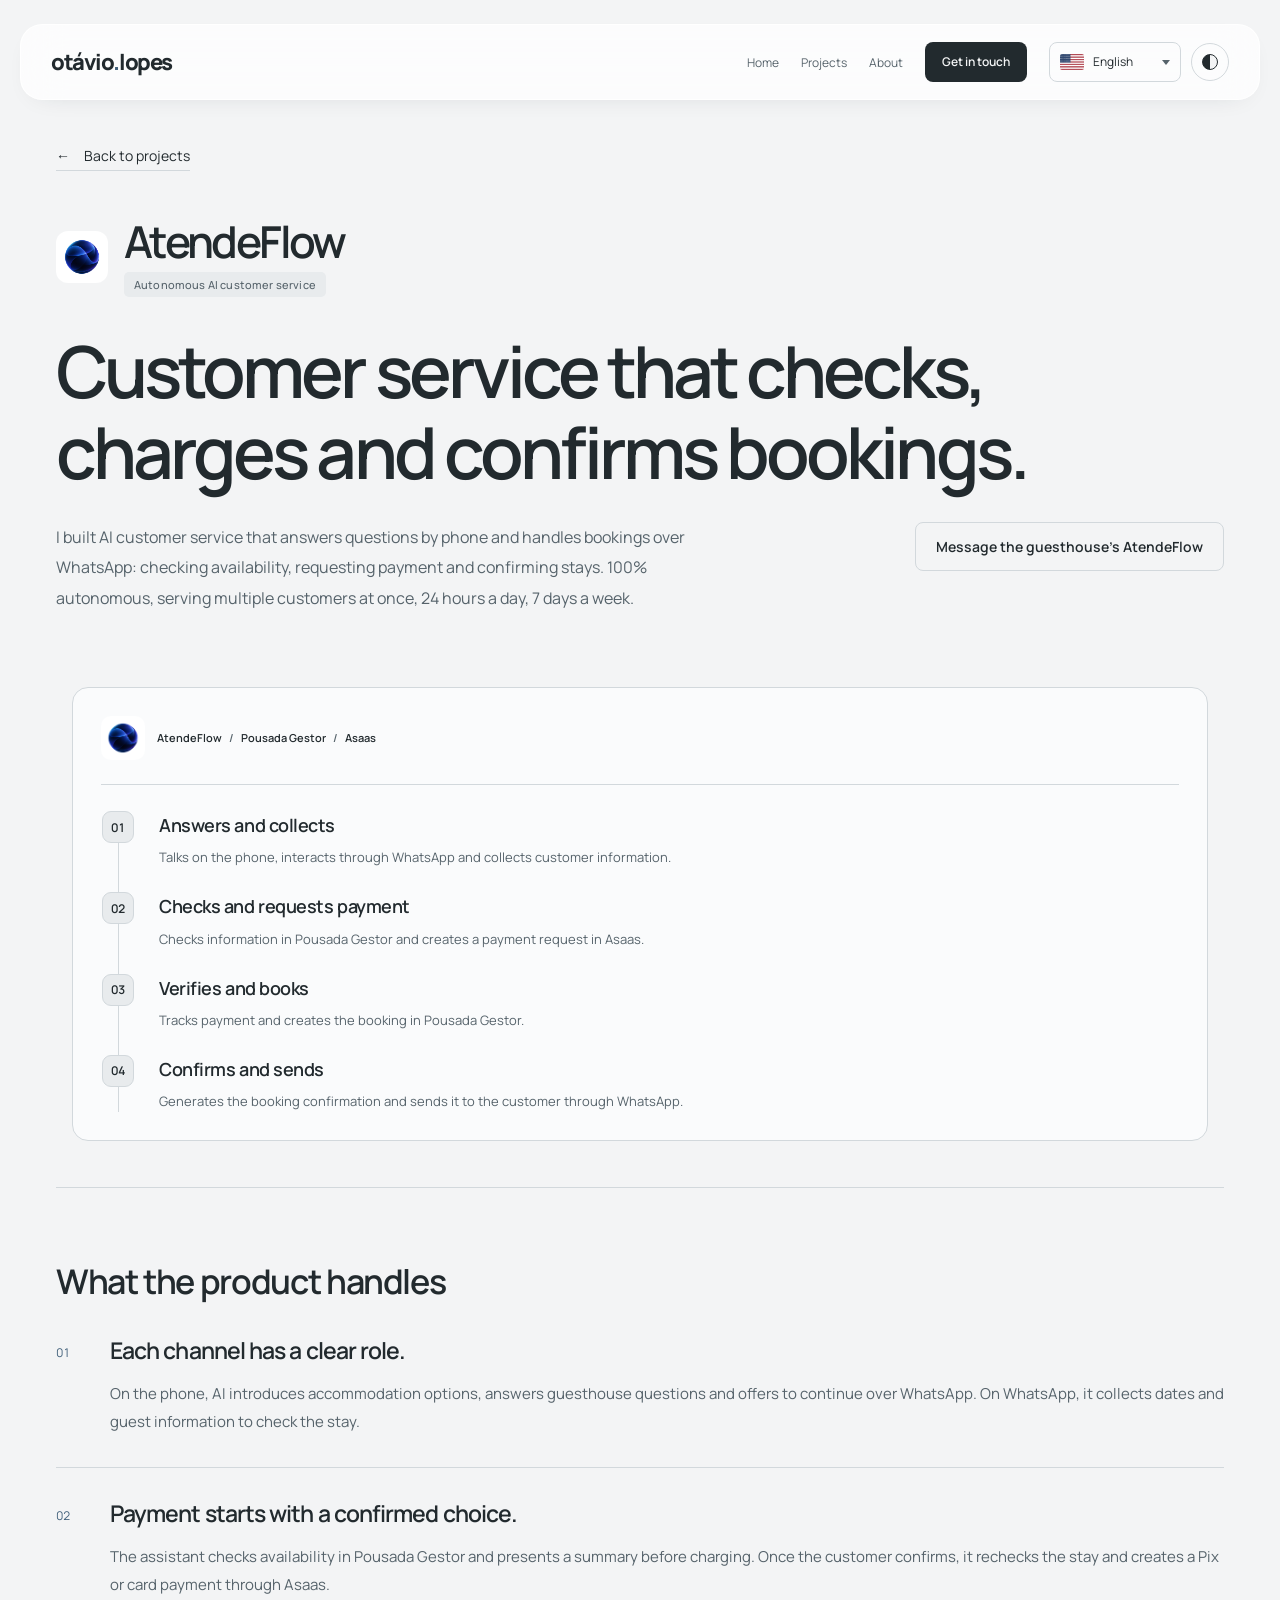
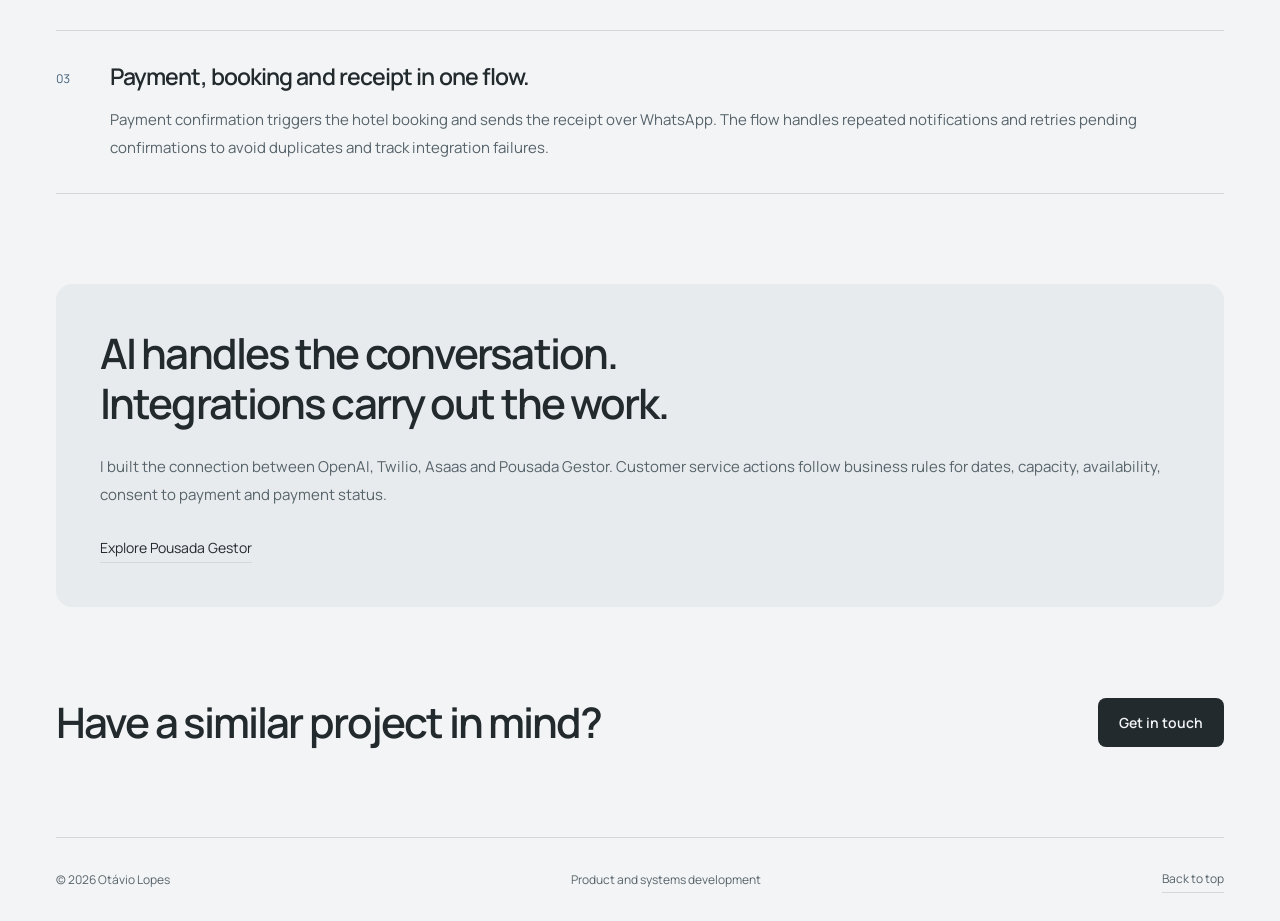
==== projetos/atendeflow.html @ 93d1ee9b "first commit" ====
<!doctype html>
<html lang="pt-BR">
  <head>
    <meta charset="UTF-8" />
    <meta name="viewport" content="width=device-width, initial-scale=1" />
    <title>AtendeFlow: atendimento com IA 24/7 | Otávio Lopes</title>
    <meta
      name="description"
      content="IA autônoma 24/7 para vários clientes: dúvidas por telefone e reservas pelo WhatsApp, com disponibilidade, cobrança e confirmação no Pousada Gestor."
    />
    <meta name="theme-color" content="#f3f4f5" />
    <meta property="og:type" content="website" />
    <meta property="og:site_name" content="Otávio Lopes" />
    <meta
      property="og:title"
      content="AtendeFlow: atendimento com IA 24/7 | Otávio Lopes"
    />
    <meta
      property="og:description"
      content="IA autônoma 24/7 para vários clientes: dúvidas por telefone e reservas pelo WhatsApp, com disponibilidade, cobrança e confirmação no Pousada Gestor."
    />
    <meta
      property="og:url"
      content="https://otaviolopes.com.br/projetos/atendeflow.html"
    />
    <meta property="og:locale" content="pt_BR" />
    <meta
      property="og:image"
      content="https://otaviolopes.com.br/imagens/projects/atendeflow/logo.webp"
    />
    <meta name="twitter:card" content="summary" />
    <meta
      name="twitter:title"
      content="AtendeFlow: atendimento com IA 24/7 | Otávio Lopes"
    />
    <meta
      name="twitter:description"
      content="IA autônoma 24/7 para vários clientes: dúvidas por telefone e reservas pelo WhatsApp, com disponibilidade, cobrança e confirmação no Pousada Gestor."
    />
    <meta
      name="twitter:image"
      content="https://otaviolopes.com.br/imagens/projects/atendeflow/logo.webp"
    />
    <link
      rel="canonical"
      href="https://otaviolopes.com.br/projetos/atendeflow.html"
    />
    <link rel="icon" type="image/webp" href="../imagens/brand/favicon.webp" />
    <link
      rel="preload"
      href="../fonts/manrope-latin.woff2"
      as="font"
      type="font/woff2"
      crossorigin
    />
    <script>
      (() => {
        let theme;
        try {
          theme = localStorage.getItem("otavio-theme-choice");
        } catch (_) {}
        document.documentElement.dataset.theme = ["light", "dark"].includes(
          theme,
        )
          ? theme
          : matchMedia("(prefers-color-scheme: dark)").matches
            ? "dark"
            : "light";
      })();
    </script>
    <script type="application/ld+json">
      {
        "@context": "https://schema.org",
        "@graph": [
          {
            "@type": "WebPage",
            "@id": "https://otaviolopes.com.br/projetos/atendeflow.html#webpage",
            "url": "https://otaviolopes.com.br/projetos/atendeflow.html",
            "name": "AtendeFlow: atendimento com IA 24/7 | Otávio Lopes",
            "description": "IA autônoma 24/7 para vários clientes: dúvidas por telefone e reservas pelo WhatsApp, com disponibilidade, cobrança e confirmação no Pousada Gestor.",
            "inLanguage": "pt-BR",
            "isPartOf": {
              "@id": "https://otaviolopes.com.br/#website"
            },
            "author": {
              "@id": "https://otaviolopes.com.br/#person"
            },
            "mainEntity": {
              "@id": "https://otaviolopes.com.br/projetos/atendeflow.html#software"
            },
            "breadcrumb": {
              "@id": "https://otaviolopes.com.br/projetos/atendeflow.html#breadcrumb"
            },
            "primaryImageOfPage": {
              "@id": "https://otaviolopes.com.br/projetos/atendeflow.html#primary-image"
            }
          },
          {
            "@type": "SoftwareApplication",
            "@id": "https://otaviolopes.com.br/projetos/atendeflow.html#software",
            "name": "AtendeFlow",
            "url": "https://otaviolopes.com.br/projetos/atendeflow.html",
            "description": "IA autônoma 24/7 para vários clientes: dúvidas por telefone e reservas pelo WhatsApp, com disponibilidade, cobrança e confirmação no Pousada Gestor.",
            "applicationCategory": "BusinessApplication",
            "image": "https://otaviolopes.com.br/imagens/projects/atendeflow/logo.webp",
            "inLanguage": "pt-BR",
            "creator": {
              "@id": "https://otaviolopes.com.br/#person"
            },
            "mainEntityOfPage": {
              "@id": "https://otaviolopes.com.br/projetos/atendeflow.html#webpage"
            },
            "featureList": [
              "Por telefone, a IA apresenta as acomodações, responde dúvidas sobre a pousada e encaminha a continuidade para o WhatsApp. No WhatsApp, reúne datas e hóspedes para consultar a hospedagem.",
              "O atendimento consulta a disponibilidade no Pousada Gestor e apresenta o resumo antes de cobrar. Após a confirmação do cliente, revalida a hospedagem e gera pagamento por Pix ou cartão no Asaas.",
              "A confirmação do pagamento aciona a reserva na pousada e o envio do comprovante pelo WhatsApp. O fluxo trata notificações repetidas e tenta novamente confirmações pendentes para evitar duplicidades e acompanhar falhas de integração.",
              "Desenvolvi a conexão entre OpenAI, Twilio, Asaas e Pousada Gestor. As ações do atendimento passam por regras de negócio: datas, capacidade, disponibilidade, consentimento para cobrança e estado do pagamento."
            ]
          },
          {
            "@type": "BreadcrumbList",
            "@id": "https://otaviolopes.com.br/projetos/atendeflow.html#breadcrumb",
            "itemListElement": [
              {
                "@type": "ListItem",
                "position": 1,
                "name": "Início",
                "item": "https://otaviolopes.com.br/"
              },
              {
                "@type": "ListItem",
                "position": 2,
                "name": "AtendeFlow",
                "item": "https://otaviolopes.com.br/projetos/atendeflow.html"
              }
            ]
          },
          {
            "@type": "ImageObject",
            "@id": "https://otaviolopes.com.br/projetos/atendeflow.html#primary-image",
            "contentUrl": "https://otaviolopes.com.br/imagens/projects/atendeflow/logo.webp",
            "caption": "Logo do AtendeFlow"
          },
          {
            "@type": "Person",
            "@id": "https://otaviolopes.com.br/#person",
            "name": "Otávio Lopes",
            "url": "https://otaviolopes.com.br/"
          },
          {
            "@type": "WebSite",
            "@id": "https://otaviolopes.com.br/#website",
            "name": "Otávio Lopes",
            "url": "https://otaviolopes.com.br/"
          }
        ]
      }
    </script>
    <link rel="stylesheet" href="../vendor/select2.min.css" />
    <link rel="stylesheet" href="../styles.css" />
    <meta name="author" content="Otávio Lopes" />
    <meta name="robots" content="index, follow, max-image-preview:large" />
    <meta property="og:image:alt" content="Logo do AtendeFlow" />
    <meta name="twitter:image:alt" content="Logo do AtendeFlow" />
  </head>
  <body data-project="atendeflow">
    <a class="skip-link" href="#conteudo" data-i18n="skip"
      >Ir para o conteúdo</a
    >
    <header class="site-header container">
      <a class="brand" href="../index.html" aria-label="otávio.lopes"
        >otávio<span class="brand-dot">.</span>lopes</a
      >
      <nav
        id="navigation"
        class="main-nav"
        aria-label="Navegação principal"
        data-i18n-aria="navigation"
      >
        <a href="../index.html#inicio" data-i18n="nav_home">Início</a
        ><a href="../index.html#projetos" data-i18n="nav_projects">Projetos</a
        ><a href="../index.html#sobre" data-i18n="nav_about">Sobre</a
        ><button
          class="button header-contact contact-open"
          type="button"
          data-i18n="contact_action"
          aria-haspopup="dialog"
          aria-controls="contact-dialog"
        >
          Entrar em contato
        </button>
      </nav>
      <div class="header-controls">
        <label class="sr-only" for="language" data-i18n="language"
          >Idioma</label
        >
        <div class="language-picker">
          <select id="language">
            <option value="auto" data-i18n="automatic">Automático</option>
            <option value="pt" lang="pt-BR">PT</option>
            <option value="en" lang="en-US">EN</option>
            <option value="es" lang="es-ES">ES</option>
          </select>
        </div>
        <button
          type="button"
          class="theme-toggle"
          aria-label="Ativar tema escuro"
          aria-pressed="false"
        >
          <span class="theme-symbol" aria-hidden="true"></span>
        </button>
        <button
          type="button"
          class="nav-toggle"
          aria-label="Menu"
          data-i18n-aria="menu"
          aria-controls="navigation"
          aria-expanded="false"
        >
          <span data-i18n="menu">Menu</span
          ><span class="menu-symbol" aria-hidden="true"></span>
        </button>
      </div>
    </header>
    <main id="conteudo" class="project-page container">
      <a class="text-link project-back" href="../index.html#projetos"
        ><span aria-hidden="true">←</span
        ><span data-i18n="back_projects">Voltar aos projetos</span></a
      >
      <section class="project-intro" aria-labelledby="project-name">
        <div class="project-identity">
          <img
            class="project-logo"
            src="../imagens/projects/atendeflow/logo.webp"
            width="56"
            height="56"
            alt=""
          />
          <div class="project-title-group">
            <h1 id="project-name">AtendeFlow</h1>
            <p class="case-category" data-i18n="a_category">
              Atendimento autônomo com IA
            </p>
          </div>
        </div>
        <h2 class="project-headline" data-i18n="a_title">
          Atendimento que consulta, cobra e confirma reservas.
        </h2>
        <div class="project-intro-bottom">
          <p class="project-lead" data-i18n="a_text">
            Criei um atendimento com IA que responde dúvidas por telefone e
            conduz reservas pelo WhatsApp: consulta disponibilidade, gera
            cobranças e confirma a hospedagem. 100% autônomo, atendendo 24 horas
            por dia, 7 dias por semana, vários clientes ao mesmo tempo.
          </p>
          <a
            class="button button-secondary"
            href="https://wa.me/555123917293"
            target="_blank"
            rel="noopener noreferrer"
            ><span data-i18n="a_call"
              >Mandar mensagem para o AtendeFlow da Pousada</span
            ></a
          >
        </div>
      </section>
      <div class="project-showcase">
        <div class="flow-board">
          <div class="flow-board-heading">
            <img
              src="../imagens/projects/atendeflow/logo.webp"
              width="44"
              height="44"
              alt=""
              loading="lazy"
            /><span
              >AtendeFlow <span aria-hidden="true">/</span> Pousada Gestor
              <span aria-hidden="true">/</span> Asaas</span
            >
          </div>
          <ol class="flow-steps">
            <li>
              <span class="step-number" aria-hidden="true">01</span>
              <h4 data-i18n="a_1">Atende e coleta</h4>
              <p data-i18n="a_1_text">
                Conversa por ligação, interage pelo WhatsApp e reúne os dados do
                cliente.
              </p>
            </li>
            <li>
              <span class="step-number" aria-hidden="true">02</span>
              <h4 data-i18n="a_2">Consulta e cobra</h4>
              <p data-i18n="a_2_text">
                Consulta informações no Pousada Gestor e cria a cobrança no
                Asaas.
              </p>
            </li>
            <li>
              <span class="step-number" aria-hidden="true">03</span>
              <h4 data-i18n="a_3">Verifica e reserva</h4>
              <p data-i18n="a_3_text">
                Acompanha o pagamento e realiza a reserva no Pousada Gestor.
              </p>
            </li>
            <li>
              <span class="step-number" aria-hidden="true">04</span>
              <h4 data-i18n="a_4">Confirma e envia</h4>
              <p data-i18n="a_4_text">
                Gera o comprovante da reserva e envia ao cliente pelo WhatsApp.
              </p>
            </li>
          </ol>
        </div>
      </div>
      <section class="project-scope" aria-labelledby="scope-title">
        <h2 id="scope-title" data-i18n="project_scope">
          O que o produto resolve
        </h2>
        <div class="project-feature-list">
          <article class="project-feature">
            <span class="project-feature-number" aria-hidden="true">01</span>
            <div>
              <h3 data-i18n="detail_feature_1">
                Cada canal tem uma função clara.
              </h3>
              <p data-i18n="detail_text_1">
                Por telefone, a IA apresenta as acomodações, responde dúvidas
                sobre a pousada e encaminha a continuidade para o WhatsApp. No
                WhatsApp, reúne datas e hóspedes para consultar a hospedagem.
              </p>
            </div>
          </article>
          <article class="project-feature">
            <span class="project-feature-number" aria-hidden="true">02</span>
            <div>
              <h3 data-i18n="detail_feature_2">
                A cobrança começa com uma escolha confirmada.
              </h3>
              <p data-i18n="detail_text_2">
                O atendimento consulta a disponibilidade no Pousada Gestor e
                apresenta o resumo antes de cobrar. Após a confirmação do
                cliente, revalida a hospedagem e gera pagamento por Pix ou
                cartão no Asaas.
              </p>
            </div>
          </article>
          <article class="project-feature">
            <span class="project-feature-number" aria-hidden="true">03</span>
            <div>
              <h3 data-i18n="detail_feature_3">
                Pagamento, reserva e comprovante no mesmo fluxo.
              </h3>
              <p data-i18n="detail_text_3">
                A confirmação do pagamento aciona a reserva na pousada e o envio
                do comprovante pelo WhatsApp. O fluxo trata notificações
                repetidas e tenta novamente confirmações pendentes para evitar
                duplicidades e acompanhar falhas de integração.
              </p>
            </div>
          </article>
        </div>
      </section>
      <section class="project-connection" aria-labelledby="connection-title">
        <div>
          <h2 id="connection-title" data-i18n="detail_connection_title">
            A IA conversa. As integrações executam.
          </h2>
          <p data-i18n="detail_connection_text">
            Desenvolvi a conexão entre OpenAI, Twilio, Asaas e Pousada Gestor.
            As ações do atendimento passam por regras de negócio: datas,
            capacidade, disponibilidade, consentimento para cobrança e estado do
            pagamento.
          </p>
          <a class="text-link" href="./pousada-gestor.html"
            ><span data-i18n="detail_related"
              >Conhecer o Pousada Gestor</span
            ></a
          >
        </div>
      </section>
      <section class="project-contact">
        <h2 data-i18n="project_next">Tem um projeto parecido em mente?</h2>
        <button
          class="button contact-open"
          type="button"
          aria-haspopup="dialog"
          aria-controls="contact-dialog"
          data-i18n="contact_action"
        >
          Entrar em contato
        </button>
      </section>
    </main>
    <footer class="container site-footer">
      <p>© <span id="current-year">2026</span> Otávio Lopes</p>
      <p data-i18n="footer">Desenvolvimento de produtos e sistemas</p>
      <a href="../index.html" class="text-link"
        ><span data-i18n="back">Voltar ao início</span></a
      >
    </footer>
    <dialog
      id="contact-dialog"
      class="contact-dialog"
      aria-labelledby="contact-dialog-title"
    >
      <div class="dialog-heading">
        <h2 id="contact-dialog-title" data-i18n="contact_action">
          Entrar em contato
        </h2>
        <button
          class="dialog-close contact-dialog-close"
          type="button"
          aria-label="Fechar"
          data-i18n-aria="close"
        >
          <svg
            viewBox="0 0 24 24"
            fill="none"
            stroke="currentColor"
            stroke-width="1.75"
            stroke-linecap="round"
            aria-hidden="true"
          >
            <path d="m6 6 12 12M18 6 6 18" />
          </svg>
        </button>
      </div>
      <div class="contact-dialog-grid">
        <section
          class="contact-form-card"
          aria-labelledby="contact-intro-title"
        >
          <h3 id="contact-intro-title" data-i18n="contact_intro">
            Qual é o próximo passo do seu projeto?
          </h3>
          <p data-i18n="contact_intro_text">
            Conte o que você quer construir ou melhorar e em que ponto está
            hoje.
          </p>
          <form
            id="contact-form"
            class="contact-form"
            action="https://formspree.io/f/xaeqbloy"
            method="POST"
            aria-describedby="contact-status"
          >
            <div class="contact-fields">
              <div class="form-field">
                <label for="contact-name" data-i18n="form_name">Nome</label
                ><input
                  id="contact-name"
                  name="name"
                  type="text"
                  autocomplete="name"
                  required
                  maxlength="120"
                />
              </div>
              <div class="form-field">
                <label for="contact-email" data-i18n="form_email"
                  >Seu e-mail</label
                ><input
                  id="contact-email"
                  name="email"
                  type="email"
                  autocomplete="email"
                  required
                  maxlength="254"
                />
              </div>
            </div>
            <div class="form-field">
              <label for="contact-message" data-i18n="form_message"
                >Sua mensagem</label
              ><textarea
                id="contact-message"
                name="message"
                rows="5"
                required
                maxlength="10000"
              ></textarea>
            </div>
            <input
              class="form-honeypot"
              type="text"
              name="_gotcha"
              tabindex="-1"
              autocomplete="off"
              aria-hidden="true"
            />
            <button class="button form-submit" type="submit">
              <span data-i18n="form_send">Enviar mensagem</span>
            </button>
            <p
              id="contact-status"
              class="contact-status"
              role="status"
              aria-live="polite"
              aria-atomic="true"
            ></p>
          </form>
        </section>
        <aside
          class="contact-response-card"
          aria-labelledby="contact-response-title"
        >
          <span class="response-time" data-i18n="contact_response_time"
            >Até 8h</span
          >
          <h3 id="contact-response-title" data-i18n="contact_response_title">
            Para o primeiro retorno.
          </h3>
          <p data-i18n="contact_response_text">
            Leio sua mensagem e retorno por e-mail para entender o que você
            precisa.
          </p>
          <div class="contact-direct">
            <svg
              class="icon"
              viewBox="0 0 24 24"
              fill="none"
              stroke="currentColor"
              stroke-width="1.5"
              aria-hidden="true"
            >
              <path
                d="M21 11.5a8.5 8.5 0 0 1-8.5 8.5H4l-2 2V11.5A8.5 8.5 0 0 1 10.5 3H13a8 8 0 0 1 8 8.5Z"
              />
              <path d="M7 10h10M7 14h6" />
            </svg>
            <div>
              <h4 data-i18n="contact_direct_title">
                Depois, a conversa segue de perto.
              </h4>
              <p data-i18n="contact_direct_text">
                Combinamos um canal direto para trocar ideias e resolver os
                próximos passos com agilidade.
              </p>
            </div>
          </div>
        </aside>
      </div>
    </dialog>
    <script src="../vendor/jquery.min.js" defer></script>
    <script src="../vendor/select2.min.js" defer></script>
    <script src="./content.js" defer></script>
    <script src="../script.js" defer></script>
  </body>
</html>
---- styles.css ----
﻿@font-face {
  font-family: Manrope;
  src: url("./fonts/manrope-latin.woff2") format("woff2");
  font-weight: 200 800;
  font-display: swap;
}
:root {
  color-scheme: light;
  --background: #f3f4f5;
  --surface: #e8ebed;
  --surface-raised: #fafbfc;
  --ink: #222a2e;
  --muted: #56636b;
  --line: #d2d8dc;
  --accent: #42617b;
  --button-ink: #fafbfc;
  --header: rgb(255 255 255 / 0.74);
  --header-line: rgb(255 255 255 / 0.85);
  --ambient: rgb(137 157 148 / 0.22);
  --shadow: 0 24px 56px -36px rgb(34 48 59 / 0.32);
  --ease: cubic-bezier(0.16, 1, 0.3, 1);
}
html[data-theme="dark"] {
  color-scheme: dark;
  --background: #000000;
  --surface: #0c0c0c;
  --surface-raised: #111111;
  --ink: #f0f0f0;
  --muted: #a8a8a8;
  --line: #292929;
  --accent: #8faac2;
  --button-ink: #000000;
  --header: rgb(0 0 0 / 0.9);
  --header-line: rgb(255 255 255 / 0.12);
  --ambient: rgb(85 110 137 / 0.12);
  --shadow: 0 24px 56px -36px rgb(0 0 0 / 0.7);
}
* {
  box-sizing: border-box;
}
html {
  scroll-behavior: smooth;
  scroll-padding-top: 112px;
}
body {
  margin: 0;
  cursor: default;
  background: var(--background);
  color: var(--ink);
  font:
    400 15px/1.75 Manrope,
    "Segoe UI",
    sans-serif;
  -webkit-font-smoothing: antialiased;
}
::selection {
  background: var(--accent);
  color: var(--background);
}
a {
  color: inherit;
  text-decoration: none;
  cursor: pointer;
}
input:not([type="button"]):not([type="submit"]):not([type="checkbox"]):not(
    [type="radio"]
  ),
textarea,
[contenteditable="true"] {
  cursor: text;
}
html:has(dialog[open]) {
  overflow: hidden;
}
button,
select {
  font: inherit;
  color: inherit;
  cursor: pointer;
}
button {
  border: 0;
}
img {
  display: block;
  max-width: 100%;
}
h1,
h2,
h3,
h4,
p,
figure,
dl {
  margin: 0;
}
h1,
h2,
h3,
h4 {
  font-weight: 600;
}
p {
  text-wrap: pretty;
}
:focus-visible {
  outline: 2px solid var(--accent);
  outline-offset: 5px;
}
[hidden] {
  display: none !important;
}
.container {
  width: min(1280px, calc(100% - 112px));
  margin-inline: auto;
}
.sr-only {
  position: absolute;
  width: 1px;
  height: 1px;
  padding: 0;
  margin: -1px;
  overflow: hidden;
  clip-path: inset(50%);
  white-space: nowrap;
  border: 0;
}
.skip-link {
  position: fixed;
  top: 12px;
  left: 12px;
  z-index: 4;
  padding: 12px 20px;
  background: var(--ink);
  color: var(--background);
  transform: translateY(-180%);
}
.skip-link:focus {
  transform: none;
}
.site-header {
  width: min(1408px, calc(110% - 123.2px), calc(100% - 40px));
  position: sticky;
  top: 24px;
  z-index: 3;
  display: flex;
  align-items: center;
  gap: 22px;
  min-height: 76px;
  padding-inline: 30px;
  margin-top: 24px;
  border: 1px solid var(--header-line);
  border-radius: 22px;
  background: var(--header);
  backdrop-filter: blur(20px);
  box-shadow: 0 8px 28px -18px rgb(25 40 50 / 0.2);
}
.brand {
  font-weight: 800;
  font-size: 22px;
  letter-spacing: -0.065em;
  white-space: nowrap;
}
.brand-dot,
.name-period {
  color: var(--accent);
}
.main-nav {
  display: flex;
  gap: 22px;
  margin-left: auto;
  font-size: 12px;
}
.header-contact.button {
  flex: none;
  min-height: 40px;
  padding: 10px 16px;
  font-size: 12px;
}
.contact-dialog {
  width: min(960px, calc(100% - 32px));
  padding: 24px;
  border-radius: 16px;
}
.contact-dialog .dialog-heading {
  margin-bottom: 28px;
}
.contact-option-copy {
  min-width: 0;
  text-align: left;
}
.contact-option.contact-open {
  width: 100%;
  text-align: left;
}
@media (max-width: 767px) {
  .site-header {
    flex-wrap: wrap;
    padding-block: 12px;
    row-gap: 10px;
  }
  .header-contact.button {
    width: 100%;
    margin-top: 10px;
  }
  .contact-dialog {
    padding: 22px;
  }
}
.main-nav a {
  padding-block: 12px;
  color: var(--muted);
  transition: color 0.2s;
}
.main-nav a:hover,
.main-nav a[aria-current] {
  color: var(--accent);
}
.header-controls {
  display: flex;
  align-items: center;
  gap: 10px;
}
#language {
  max-width: 125px;
  font-size: 11px;
  border: 0;
  padding: 12px 4px;
  background: transparent;
}
#language option {
  background: var(--background);
  color: var(--ink);
}
.language-picker {
  position: relative;
  width: 132px;
  flex: none;
}
.language-picker .select2-container .select2-selection--single {
  height: 40px;
  border: 1px solid var(--line);
  border-radius: 8px;
  background: transparent;
}
.language-picker
  .select2-container--default
  .select2-selection--single
  .select2-selection__rendered {
  color: var(--ink);
  padding-left: 10px;
  padding-right: 24px;
  line-height: 38px;
}
.language-picker
  .select2-container--default
  .select2-selection--single
  .select2-selection__arrow {
  top: 7px;
  right: 5px;
}
.language-picker
  .select2-container--default
  .select2-selection--single
  .select2-selection__arrow
  b {
  border-top-color: var(--muted);
}
.language-picker .select2-dropdown {
  width: 200px !important;
  right: auto;
  left: 0;
  margin-top: 8px;
  padding: 6px;
  border: 1px solid var(--line);
  border-radius: 12px;
  background: var(--surface-raised);
  color: var(--ink);
  box-shadow: var(--shadow);
  overflow: hidden;
}
.language-picker > .language-menu-position {
  position: absolute !important;
  top: 100% !important;
  left: 0 !important;
  right: auto !important;
  width: 200px;
}
.language-picker .select2-search--dropdown {
  padding: 4px 4px 8px;
}
.language-picker .select2-search--dropdown .select2-search__field {
  background: var(--background);
  border: 1px solid var(--line);
  border-radius: 6px;
  color: var(--ink);
  padding: 7px;
  font: inherit;
  font-size: 12px;
}
.language-picker .select2-results__option {
  padding: 10px;
  border-radius: 6px;
}
.language-choice {
  display: flex;
  align-items: center;
  gap: 9px;
  font-size: 12px;
  white-space: nowrap;
}
.language-choice img {
  width: 24px;
  height: 16px;
  border-radius: 2px;
  flex: none;
}
.language-globe {
  width: 24px;
  font-size: 22px;
  line-height: 1;
  text-align: center;
  color: var(--accent);
}
.language-picker
  .select2-container--default
  .select2-results__option[aria-selected="true"] {
  background: var(--surface);
}
.language-picker
  .select2-container--default
  .select2-results__option--highlighted[aria-selected] {
  background: var(--accent);
  color: var(--button-ink);
}
.language-picker
  .select2-container--default
  .select2-results__option--highlighted
  .language-globe {
  color: inherit;
}
.language-picker .select2-selection:focus-visible {
  outline: 2px solid var(--accent);
  outline-offset: 4px;
}
@media (max-width: 767px) {
  .language-picker {
    width: 78px;
  }
  .language-picker .select2-selection .language-choice-label {
    display: none;
  }
  .language-picker .select2-selection .language-choice::after {
    content: attr(data-short-label);
  }
  .nav-toggle > span[data-i18n] {
    display: none;
  }
  .language-picker .select2-selection .language-auto .language-choice-label {
    display: none;
  }
  .language-choice {
    font-size: 11px;
    gap: 6px;
  }
  .language-choice img {
    width: 21px;
    height: 14px;
  }
}
@media (max-width: 359px) {
  .site-header {
    padding-inline: 8px;
    gap: 6px;
  }
  .header-controls {
    gap: 4px;
  }
  .language-picker {
    width: 78px;
  }
  .language-picker
    .select2-container--default
    .select2-selection--single
    .select2-selection__rendered {
    padding-left: 7px;
    padding-right: 20px;
  }
}
.theme-toggle {
  display: grid;
  place-items: center;
  flex: none;
  width: 38px;
  height: 38px;
  padding: 0;
  background: transparent;
  border: 1px solid var(--line);
  border-radius: 50%;
}
.theme-symbol {
  display: block;
  width: 16px;
  height: 16px;
  border: 1.5px solid var(--ink);
  border-radius: 50%;
  background: linear-gradient(90deg, var(--ink) 50%, var(--background) 50%);
}
.theme-toggle:hover {
  background: var(--surface);
}
.nav-toggle {
  display: none;
  align-items: center;
  gap: 8px;
  padding: 12px 0 12px 8px;
  background: none;
  font-size: 12px;
}
.menu-symbol {
  width: 16px;
  height: 8px;
  border-block: 1px solid currentColor;
}
.hero {
  display: grid;
  grid-template-columns: minmax(0, 1.5fr) minmax(0, 1fr);
  align-items: center;
  gap: 72px;
  padding-block: 90px 110px;
}
.hero-profession {
  font-size: 16px;
  margin-bottom: 16px;
  color: var(--muted);
}
h1 {
  font-size: clamp(64px, 7.5vw, 108px);
  line-height: 1.08;
  letter-spacing: -0.075em;
  font-weight: 600;
  white-space: nowrap;
  margin-left: -0.04em;
  margin-bottom: 28px;
}
.hero-statement {
  font-size: clamp(26px, 2.6vw, 36px);
  line-height: 1.3;
  letter-spacing: -0.045em;
  max-width: 650px;
  text-wrap: balance;
}
.hero-summary {
  font-size: 16px;
  line-height: 1.8;
  color: var(--muted);
  max-width: 500px;
  margin-top: 20px;
}
.languages {
  display: grid;
  grid-template-columns: 1fr 1fr;
  gap: 30px;
  max-width: 440px;
  margin-top: 32px;
  padding-top: 24px;
  border-top: 1px solid var(--line);
}
.languages > div {
  display: flex;
  flex-direction: column;
  align-items: flex-start;
}
.languages strong {
  font-size: 17px;
  font-weight: 600;
  letter-spacing: -0.025em;
}
.languages span {
  font-size: 13px;
  color: var(--muted);
}
.languages .certificate-open {
  margin-top: 7px;
  font-size: 12px;
}
.actions {
  display: flex;
  align-items: center;
  flex-wrap: wrap;
  gap: 28px;
  margin-top: 32px;
}
.text-link {
  display: inline-flex;
  align-items: center;
  justify-content: flex-start;
  gap: 14px;
  width: fit-content;
  max-width: 100%;
  padding: 3px 0;
  background: none;
  border: 0;
  border-bottom: 1px solid var(--line);
  font-size: 14px;
  line-height: 1.6;
  transition:
    color 0.2s,
    border-color 0.2s;
}
.text-link:hover {
  color: var(--accent);
  border-color: var(--accent);
}
.text-link > [aria-hidden] {
  flex: none;
}
.hero-portrait {
  position: relative;
  min-width: 0;
  isolation: isolate;
  width: 100%;
  padding-left: 26px;
}
.hero-portrait > img {
  width: 100%;
  height: auto;
  aspect-ratio: 4/5;
  object-fit: cover;
  border-radius: 8px;
  box-shadow: var(--shadow);
}
.portrait-light {
  position: absolute;
  overflow: clip;
  inset: -50px -35px;
  z-index: -1;
  background: radial-gradient(
    ellipse at 60% 50%,
    var(--ambient),
    transparent 68%
  );
  filter: blur(32px);
  pointer-events: none;
}
.portrait-light::before {
  content: "";
  position: absolute;
  inset: 8% -10% 10% -20%;
  background: url("./imagens/profile/otavio-lopes.webp") center/cover;
  filter: blur(60px) saturate(0.4);
  opacity: 0.26;
  border-radius: 45%;
  transform: rotate(-18deg);
}
.hero-portrait figcaption {
  font-size: 12px;
  color: var(--muted);
  margin-top: 17px;
}
.section {
  padding-block: 90px;
}
.section-intro {
  margin-bottom: 56px;
}
.section-intro h2 {
  font-size: 26px;
  line-height: 1.3;
  letter-spacing: -0.04em;
}
.case {
  display: grid;
  grid-template-columns: minmax(0, 1fr) minmax(0, 1fr);
  gap: 64px;
  align-items: center;
  scroll-margin-top: 24px;
  transition:
    opacity 0.65s var(--ease),
    transform 0.65s var(--ease);
}
.case + .case {
  margin-top: 80px;
  padding-top: 80px;
  border-top: 1px solid var(--line);
}
.case-heading {
  display: block;
  min-width: 0;
  margin: 0;
}
.case-heading h3 {
  font-size: clamp(32px, 3vw, 40px);
  line-height: 1.15;
  letter-spacing: -0.055em;
}
.case-category {
  font-size: 13px;
  color: var(--muted);
  margin-top: 14px;
}
.case-description {
  margin-top: 22px;
}
.case-statement {
  font-size: 25px;
  line-height: 1.35;
  letter-spacing: -0.035em;
  margin-bottom: 16px;
  text-wrap: pretty;
}
.case-description > p:not(.case-statement) {
  font-size: 15px;
  color: var(--muted);
}
.case-description .text-link {
  margin-top: 20px;
}
.case-visual {
  width: 100%;
}
.image-link {
  display: block;
  min-width: 0;
}
.case-visual img {
  width: 100%;
  height: auto;
  border-radius: 8px;
  box-shadow: var(--shadow);
}
.case-visual figcaption {
  display: flex;
  flex-direction: column;
  align-items: flex-start;
  gap: 8px;
  margin-top: 16px;
  font-size: 12px;
  color: var(--muted);
}
.case-visual figcaption .text-link {
  flex: none;
  font-size: 12px;
}
.dental-media .image-link {
  aspect-ratio: 1904/939;
  overflow: hidden;
  border-radius: 8px;
  box-shadow: var(--shadow);
}
.dental-media img {
  height: 100%;
  object-fit: cover;
  object-position: center top;
  box-shadow: none;
}
.operation-map {
  display: grid;
  grid-template-columns: 1fr;
  gap: 14px;
  margin-top: 24px;
}
.operation-map h4 {
  font-size: 14px;
  font-weight: 600;
  margin-bottom: 2px;
  letter-spacing: -0.02em;
}
.operation-map p {
  font-size: 13px;
  color: var(--muted);
  line-height: 1.75;
}
.integration-link {
  margin-top: 24px;
  font-size: 13px;
}
.flow-steps {
  display: grid;
  grid-template-columns: 1fr;
  gap: 0;
  list-style: none;
  margin: 0 0 0 18px;
  padding: 0 0 0 24px;
  border-left: 1px solid var(--line);
}
.flow-steps li {
  position: relative;
  padding: 0 0 28px 16px;
}
.step-number {
  position: absolute;
  top: 0;
  left: -39px;
  padding: 1px 0;
  background: var(--background);
  font-size: 12px;
  color: var(--muted);
  font-variant-numeric: tabular-nums;
}
.flow-steps h4 {
  font-size: 20px;
  line-height: 1.4;
  letter-spacing: -0.025em;
  margin: 0 0 8px;
}
.flow-steps p {
  font-size: 14px;
  line-height: 1.8;
  color: var(--muted);
}
.flow-details {
  margin-top: 24px;
}
.flow-details p {
  font-size: 14px;
  color: var(--muted);
}
.flow-details p + p {
  margin-top: 12px;
}
.call-link {
  flex-direction: column;
  align-items: flex-start;
  gap: 4px;
  border: 0;
}
.call-link strong {
  font-size: 23px;
  letter-spacing: -0.04em;
  font-weight: 500;
}
.flow-details .small {
  font-size: 12px;
  margin-top: 10px;
  max-width: 320px;
}
.about-section {
  border-top: 1px solid var(--line);
  margin-top: 30px;
}
.about-grid {
  display: grid;
  grid-template-columns: minmax(0, 1fr) minmax(0, 1fr);
  gap: 64px;
  align-items: start;
  transition:
    opacity 0.65s var(--ease),
    transform 0.65s var(--ease);
}
h2 {
  font-size: clamp(32px, 3.5vw, 46px);
  line-height: 1.2;
  letter-spacing: -0.05em;
  text-wrap: balance;
}
.about-copy {
  margin-top: 24px;
}
.about-copy p {
  font-size: 16px;
  line-height: 1.9;
  color: var(--muted);
}
.about-copy p + p {
  margin-top: 22px;
}
.contact-section {
  border-top: 1px solid var(--line);
  padding-block: 85px 100px;
}
.contact-section h2 {
  max-width: 760px;
}
.contact-section > p {
  max-width: 560px;
  color: var(--muted);
  margin-top: 24px;
}
.contact-email {
  display: flex;
  align-items: baseline;
  gap: 24px;
  width: fit-content;
  max-width: 100%;
  font-size: clamp(20px, 2.7vw, 36px);
  letter-spacing: -0.045em;
  line-height: 1.5;
  margin: 34px 0 24px;
  overflow-wrap: anywhere;
}
.contact-email:hover {
  color: var(--accent);
}
.contact-email span {
  flex: none;
}
.site-footer {
  display: flex;
  align-items: center;
  justify-content: space-between;
  gap: 24px;
  padding: 28px 0;
  border-top: 1px solid var(--line);
  font-size: 12px;
  color: var(--muted);
}
.site-footer .text-link {
  font-size: 12px;
}
dialog {
  width: min(680px, calc(100% - 40px));
  max-height: 90dvh;
  margin: auto;
  padding: 28px;
  border: 1px solid var(--line);
  border-radius: 8px;
  background: var(--surface-raised);
  color: var(--ink);
  overflow: auto;
}
dialog::backdrop {
  background: rgb(10 17 22 / 0.7);
  backdrop-filter: blur(8px);
}
.dialog-heading {
  display: flex;
  align-items: center;
  justify-content: space-between;
  gap: 20px;
  margin-bottom: 16px;
}
.dialog-heading h2 {
  font-size: 24px;
}
.dialog-close {
  display: grid;
  place-items: center;
  flex-shrink: 0;
  padding: 0;
  line-height: 1;
  width: 44px;
  height: 44px;
  background: var(--surface);
  border-radius: 8px;
}
.dialog-close svg {
  display: block;
  width: 18px;
  height: 18px;
}
dialog > p {
  font-size: 14px;
  color: var(--muted);
}
dialog > img {
  width: auto;
  max-width: 100%;
  height: auto;
  max-height: 55dvh;
  object-fit: contain;
  margin: 24px auto;
}
dialog .actions {
  margin-top: 22px;
}
#certificate-dialog .dialog-actions {
  display: flex;
  align-items: center;
  justify-content: space-between;
  flex-wrap: wrap;
  gap: 16px;
}
#certificate-dialog .dialog-actions .text-link {
  margin-left: auto;
}
.button {
  display: inline-flex;
  align-items: center;
  gap: 16px;
  padding: 12px 20px;
  background: var(--ink);
  color: var(--background);
  border-radius: 8px;
}
.button:hover {
  background: var(--accent);
  color: var(--button-ink);
}
.reveal-pending {
  opacity: 0;
  transform: translateY(16px);
}
@media (max-width: 1100px) {
  .container {
    width: calc(100% - 64px);
  }
  .site-header {
    width: min(calc(110% - 70.4px), calc(100% - 32px));
    gap: 14px;
    padding-inline: 20px;
  }
  .hero {
    gap: 40px;
    padding-block: 75px 90px;
  }
  h1 {
    font-size: clamp(58px, 7.3vw, 80px);
  }
  .hero-portrait {
    padding-left: 0;
  }
  .portrait-light {
    inset-inline: -24px;
  }
  .case,
  .about-grid {
    gap: 40px;
  }
  .case-heading h3 {
    font-size: 36px;
  }
  .operation-map {
    gap: 32px;
  }
}
@media (max-width: 767px) {
  .case {
    grid-template-columns: 1fr;
    gap: 30px;
  }
  html {
    scroll-padding-top: 98px;
  }
  .container {
    width: calc(100% - 40px);
  }
  .site-header {
    width: calc(100% - 24px);
    top: 14px;
    min-height: 68px;
    gap: 12px;
    padding-inline: 12px;
    margin-top: 14px;
  }
  .brand {
    font-size: 20px;
  }
  .header-controls {
    gap: 8px;
    margin-left: auto;
  }
  #language {
    font-size: 11px;
    max-width: 100px;
  }
  .theme-toggle {
    width: 36px;
    height: 36px;
    padding: 0;
  }
  .nav-toggle {
    display: flex;
    width: 36px;
    height: 36px;
    justify-content: center;
    padding: 0;
  }
  .main-nav {
    display: none;
    position: absolute;
    top: calc(100% + 10px);
    inset-inline: 0;
    padding: 14px 20px 20px;
    background: var(--background);
    border: 1px solid var(--line);
    border-radius: 16px;
    box-shadow: var(--shadow);
  }
  .main-nav.is-open {
    display: flex;
    flex-direction: column;
    gap: 2px;
  }
  .main-nav a {
    font-size: 15px;
    padding: 12px 0;
  }
  .hero {
    grid-template-columns: 1fr;
    padding-block: 42px 60px;
    gap: 38px;
  }
  .hero-profession {
    font-size: 14px;
    margin-bottom: 14px;
  }
  h1 {
    font-size: clamp(48px, 11.5vw, 82px);
    margin-bottom: 22px;
  }
  .hero-statement {
    font-size: clamp(25px, 5.6vw, 34px);
    max-width: 580px;
    text-wrap: pretty;
  }
  .hero-summary {
    font-size: 15px;
    max-width: 520px;
    margin-top: 18px;
  }
  .languages {
    gap: 20px;
    margin-top: 26px;
    padding-top: 20px;
  }
  .languages strong {
    font-size: 16px;
  }
  .actions {
    gap: 24px;
    margin-top: 26px;
  }
  .actions .text-link {
    font-size: 13px;
    gap: 10px;
  }
  .hero-portrait {
    width: 100%;
    max-width: 520px;
  }
  .hero-portrait > img {
    aspect-ratio: 5/4;
    object-position: center 38%;
  }
  .portrait-light {
    inset: -16px -10px;
  }
  .portrait-light::before {
    inset: 10%;
  }
  .hero-portrait figcaption {
    font-size: 12px;
    margin-top: 12px;
  }
  .section {
    padding-block: 48px;
  }
  .section-intro {
    margin-bottom: 36px;
  }
  .section-intro h2 {
    font-size: 24px;
  }
  .case + .case {
    margin-top: 56px;
    padding-top: 48px;
  }
  .case-heading {
    margin: 0;
  }
  .case-heading h3 {
    font-size: 36px;
  }
  .case-category {
    font-size: 12px;
    margin-top: 9px;
  }
  .case-statement {
    font-size: 23px;
    margin-bottom: 12px;
  }
  .case-description > p:not(.case-statement) {
    font-size: 14px;
  }
  .case-description .text-link {
    margin-top: 16px;
  }
  .case-visual figcaption {
    align-items: flex-start;
    flex-direction: column;
    gap: 8px;
    font-size: 11px;
    margin-top: 14px;
  }
  .case-visual figcaption .text-link {
    font-size: 12px;
  }
  .dental-media .image-link {
    aspect-ratio: 1904/939;
  }
  .operation-map {
    grid-template-columns: 1fr;
    gap: 22px;
    margin-top: 28px;
  }
  .operation-map h4 {
    margin-bottom: 4px;
  }
  .integration-link {
    font-size: 12px;
  }
  .flow-steps h4 {
    font-size: 17px;
  }
  .flow-steps p {
    font-size: 13px;
  }
  .flow-details {
    margin-top: 24px;
  }
  .about-section {
    margin-top: 12px;
  }
  .about-grid {
    grid-template-columns: 1fr;
    gap: 28px;
  }
  .about-copy p {
    font-size: 15px;
  }
  .contact-section {
    padding-block: 48px 60px;
  }
  .contact-email {
    font-size: clamp(18px, 5vw, 28px);
    gap: 12px;
    margin-top: 26px;
  }
  .site-footer {
    flex-wrap: wrap;
    gap: 12px 22px;
    padding: 24px 0;
  }
  .site-footer > p:nth-child(2) {
    flex-basis: 100%;
    order: 2;
  }
  .site-footer > a {
    margin-left: auto;
  }
  dialog {
    padding: 20px;
  }
}
@media (max-width: 359px) {
  .container {
    width: calc(100% - 28px);
  }
  .brand {
    font-size: 18px;
  }
  .header-controls {
    gap: 4px;
  }
  #language {
    max-width: 86px;
    font-size: 10px;
  }
  .nav-toggle {
    gap: 6px;
    font-size: 11px;
  }
  h1 {
    font-size: 47px;
  }
  .languages {
    gap: 16px;
  }
}
@media (prefers-reduced-motion: reduce) {
  html {
    scroll-behavior: auto;
  }
  *,
  *::before,
  *::after {
    transition: none !important;
    animation: none !important;
  }
  .reveal-pending {
    opacity: 1;
    transform: none;
  }
}
@media (prefers-reduced-transparency: reduce) {
  .site-header,
  dialog::backdrop {
    backdrop-filter: none;
  }
}

.flow-details > div + div {
  margin-top: 24px;
}

/* Shared controls and project details retain the site's neutral palette. */
.icon {
  width: 22px;
  height: 22px;
  flex: none;
}
.hero-profession {
  display: flex;
  align-items: center;
  gap: 12px;
}
.hero-profession .icon {
  color: var(--accent);
}
.button {
  min-height: 48px;
  justify-content: center;
  padding: 13px 20px;
  font-size: 14px;
  font-weight: 600;
  line-height: 1.5;
  border: 1px solid transparent;
  transition:
    background 220ms,
    color 220ms,
    border-color 220ms,
    transform 220ms var(--ease),
    box-shadow 220ms;
}
.button-secondary {
  background: transparent;
  color: var(--ink);
  border-color: var(--line);
}
.button-secondary:hover {
  background: var(--accent);
  border-color: var(--accent);
  color: var(--button-ink);
}
.button:active {
  transform: translateY(1px) scale(0.98);
}
.button > [aria-hidden] {
  transition: transform 220ms;
}
.button:hover > span[aria-hidden] {
  transform: translate(2px, -2px);
}
.actions {
  gap: 12px;
}
.section-intro {
  display: grid;
  grid-template-columns: 1fr;
  align-items: end;
  padding-bottom: 28px;
  border-bottom: 1px solid var(--line);
}
.section-intro h2 {
  font-size: clamp(28px, 3.1vw, 42px);
  max-width: none;
}
.project-identity {
  display: flex;
  align-items: center;
  gap: 16px;
}
.project-title-group {
  min-width: 0;
}
.project-title-group .case-category {
  margin-top: 6px;
  line-height: 1.6;
}
.project-logo {
  width: 52px;
  height: 52px;
  object-fit: contain;
  border-radius: 12px;
  background: #fff;
  padding: 5px;
  flex: none;
}
.case-category {
  display: inline-flex;
  padding: 4px 10px;
  background: var(--surface);
  border-radius: 5px;
  margin-top: 16px;
  font-size: 11px;
  font-weight: 500;
  letter-spacing: 0.015em;
}
.case-description .button {
  margin-top: 22px;
}
.case-visual,
.hero-portrait {
  perspective: 1200px;
}
.case-visual .image-link,
.hero-portrait > img {
  transform: rotateX(var(--tilt-x, 3deg)) rotateY(var(--tilt-y, -3deg));
  transform-origin: center;
  transition:
    transform 600ms var(--ease),
    box-shadow 600ms var(--ease);
  backface-visibility: hidden;
}
.case-visual[data-tilting] .image-link,
.hero-portrait[data-tilting] > img {
  transition:
    transform 140ms ease-out,
    box-shadow 300ms;
}
@media (prefers-reduced-motion: reduce) {
  .case-visual .image-link,
  .hero-portrait > img {
    transform: none;
  }
}
.case-visual .image-link {
  position: relative;
  overflow: hidden;
  border-radius: 12px;
  border: 1px solid var(--line);
  background: var(--surface);
  box-shadow: var(--shadow);
  transition:
    transform 600ms var(--ease),
    box-shadow 600ms var(--ease);
}
.case-visual img {
  border-radius: 0;
  box-shadow: none;
  transition:
    transform 750ms var(--ease),
    filter 750ms var(--ease);
}
.operation-map {
  gap: 0;
  padding: 6px 18px;
  background: var(--surface);
  border-radius: 12px;
  margin-top: 26px;
}
.operation-map > div {
  display: flex;
  align-items: flex-start;
  gap: 14px;
  padding: 14px 0;
}
.operation-map > div + div {
  border-top: 1px solid var(--line);
}
.operation-map .icon {
  color: var(--accent);
  margin-top: 3px;
}
.operation-map p {
  line-height: 1.65;
}
.integration-link {
  gap: 12px;
  line-height: 1.6;
}
.flow-board {
  padding: 28px;
  border: 1px solid var(--line);
  border-radius: 16px;
  background: var(--surface-raised);
}
.flow-board-heading {
  display: flex;
  align-items: center;
  gap: 12px;
  padding-bottom: 24px;
  margin-bottom: 28px;
  border-bottom: 1px solid var(--line);
  font-size: 11px;
  font-weight: 600;
}
.flow-board-heading img {
  border-radius: 10px;
  object-fit: contain;
  background: #fff;
  padding: 4px;
}
.flow-board-heading span span {
  color: var(--muted);
  padding-inline: 5px;
}
.flow-steps {
  margin-left: 17px;
}
.flow-steps li {
  padding-bottom: 26px;
}
.flow-steps li:last-child {
  padding-bottom: 0;
}
.step-number {
  display: grid;
  place-items: center;
  width: 32px;
  height: 32px;
  left: -41px;
  top: -2px;
  background: var(--surface);
  border: 1px solid var(--line);
  border-radius: 9px;
  color: var(--ink);
  font-weight: 600;
}
.flow-steps h4 {
  font-size: 18px;
}
.flow-steps p {
  font-size: 13px;
  line-height: 1.7;
}
.call-link {
  align-items: flex-start;
  gap: 3px;
}
.call-link strong {
  font-size: 20px;
}
.about-proficiencies > div {
  border-top: 1px solid var(--line);
  padding-top: 22px;
}
.contact-action {
  margin-top: 30px;
}
.contact-email {
  font-size: clamp(17px, 2vw, 25px);
  margin-top: 20px;
  color: var(--muted);
}
@media (hover: hover) and (pointer: fine) and (prefers-reduced-motion: no-preference) {
  .button:hover {
    transform: translateY(-2px);
    box-shadow: 0 10px 20px -16px var(--ink);
  }
  .case-visual .image-link:hover {
    box-shadow: 0 32px 44px -28px rgb(34 48 59 / 0.4);
  }
  .image-link:hover img {
    filter: contrast(1.025);
  }
  .hero-portrait:hover > img {
    box-shadow: 0 32px 60px -32px rgb(34 48 59 / 0.4);
  }
}
@media (max-width: 767px) {
  .section-intro {
    grid-template-columns: 1fr;
    gap: 14px;
    padding-bottom: 24px;
  }
  .project-identity {
    gap: 12px;
  }
  .project-logo {
    width: 44px;
    height: 44px;
  }
  .project-identity h3 {
    font-size: clamp(27px, 7vw, 36px);
  }
  .operation-map {
    gap: 0;
    padding-inline: 16px;
  }
  .flow-board {
    padding: 22px 18px;
  }
  .actions {
    gap: 10px;
  }
  .actions .button {
    font-size: 13px;
    padding-inline: 16px;
  }
  .hero-summary {
    max-width: 39ch;
  }
}
.about-proficiencies {
  display: grid;
  gap: 32px;
}
.about-proficiencies h3 {
  font-size: 24px;
  line-height: 1.3;
  letter-spacing: -0.035em;
  margin-bottom: 12px;
}
.about-proficiencies p {
  font-size: 15px;
  color: var(--muted);
  max-width: 480px;
}
.about-proficiencies .text-link {
  margin-top: 14px;
}

.image-link,
.case-visual img {
  cursor: default;
}
.pousada-media {
  padding-right: 8%;
  margin-bottom: clamp(40px, 6vw, 70px);
}
.pousada-media .image-link {
  overflow: visible;
}
.pousada-media .image-link > img:first-child {
  border-radius: 11px;
}
.pousada-media .pousada-phone {
  position: absolute;
  bottom: -25%;
  right: -8%;
  z-index: 1;
  width: 28%;
  max-width: 180px;
  height: auto;
  filter: drop-shadow(-8px 14px 12px rgb(17 23 28 / 0.24));
  pointer-events: none;
}
.pousada-media .image-link:hover .pousada-phone {
  filter: drop-shadow(-8px 14px 12px rgb(17 23 28 / 0.24));
}
@media (max-width: 767px) {
  .pousada-media {
    margin-bottom: clamp(40px, 12vw, 65px);
  }
}
.hero-specialties {
  display: flex;
  flex-wrap: wrap;
  align-items: center;
  gap: 10px 22px;
  margin-bottom: 16px;
}
.hero-credentials {
  display: flex;
  flex-wrap: wrap;
  gap: 10px;
  margin-top: 28px;
}
.language-badge {
  display: flex;
  align-items: center;
  gap: 11px;
  padding: 12px 14px;
  border: 1px solid var(--line);
  border-radius: 10px;
  background: transparent;
  color: var(--ink);
  text-align: left;
}
.credential-code {
  font-size: 11px;
  font-weight: 700;
  letter-spacing: 0.04em;
  color: var(--accent);
}
.credential-copy {
  display: grid;
  gap: 2px;
}
.credential-copy strong {
  font-size: 13px;
  font-weight: 600;
  line-height: 1.5;
}
.credential-copy > span {
  font-size: 11px;
  line-height: 1.5;
  color: var(--muted);
}
.credential-arrow {
  color: var(--muted);
  font-size: 16px;
  margin-left: 3px;
}
.language-badge.certificate-open {
  transition:
    background 200ms,
    border-color 200ms;
}
.language-badge.certificate-open:hover {
  background: var(--surface);
  border-color: var(--accent);
}
@media (max-width: 359px) {
  .language-badge {
    padding: 10px;
    gap: 8px;
  }
  .hero-credentials {
    gap: 8px;
  }
}
.hero-specialties .hero-profession {
  margin-bottom: 0;
  gap: 8px;
  font-size: 12px;
  line-height: 1.5;
}
.hero-specialties .icon {
  width: 19px;
  height: 19px;
}
.about-rebuilt {
  grid-template-columns: minmax(0, 1.5fr) minmax(0, 1fr);
  gap: 30px;
}
.about-overview {
  grid-column: 1 / -1;
  margin-bottom: 8px;
}
.section-label {
  color: var(--accent);
  font-size: 12px;
  font-weight: 600;
  letter-spacing: 0.04em;
  margin-bottom: 20px;
}
.about-overview h2 {
  max-width: none;
  font-size: clamp(32px, 3.4vw, 44px);
}
.about-rebuilt .about-copy {
  display: grid;
  grid-template-columns: 1.5fr 1fr;
  gap: 30px;
  max-width: none;
  margin-top: 20px;
}
.about-rebuilt .about-copy p + p {
  margin-top: 0;
  padding-left: 24px;
  border-left: 1px solid var(--line);
}
.about-rebuilt .about-copy p {
  font-size: 15px;
  line-height: 1.8;
}
.capability-list {
  list-style: none;
  padding: 8px 28px;
  margin: 0;
  align-self: stretch;
  background: var(--surface);
  border-radius: 16px;
}
.capability-list li {
  display: flex;
  gap: 18px;
  padding: 22px 0;
}
.capability-list li + li {
  border-top: 1px solid var(--line);
}
.capability-list .icon {
  width: 40px;
  height: 40px;
  flex: none;
  padding: 9px;
  background: var(--background);
  border-radius: 10px;
  color: var(--accent);
  margin-top: 4px;
}
.capability-list h3 {
  font-size: 18px;
  letter-spacing: -0.035em;
  margin-bottom: 6px;
}
.capability-list p {
  font-size: 14px;
  color: var(--muted);
}
.language-strip {
  display: grid;
  grid-template-columns: 1fr;
  gap: 14px;
}
.language-summary {
  display: grid;
  grid-template-columns: 42px minmax(0, 1fr);
  align-items: flex-start;
  gap: 12px 16px;
  min-width: 0;
  padding: 24px;
  border: 1px solid var(--line);
  border-radius: 14px;
  background: var(--surface-raised);
}
.language-code {
  display: grid;
  place-items: center;
  width: 42px;
  height: 42px;
  flex: none;
  border-radius: 8px;
  background: var(--surface);
  color: var(--muted);
  font-size: 12px;
  font-weight: 600;
}
.language-summary h3 {
  font-size: 16px;
  margin-bottom: 4px;
}
.language-summary p {
  color: var(--muted);
  font-size: 12px;
  max-width: 36ch;
}
.language-summary .text-link {
  grid-column: 2;
  margin-left: 0;
  font-size: 12px;
}
.contact-rebuilt {
  border-top: 0;
  padding-block: 20px 80px;
}
.contact-panel {
  display: grid;
  grid-template-columns: 1fr 1fr;
  gap: 64px;
  align-items: center;
  background: var(--surface);
  border-radius: 20px;
  padding: 56px;
}
.contact-heading h2 {
  font-size: clamp(36px, 4.4vw, 60px);
  max-width: 12ch;
  margin-bottom: 22px;
}
.contact-heading > p:last-child {
  color: var(--muted);
  font-size: 15px;
  max-width: 42ch;
}
.contact-options {
  display: grid;
  gap: 12px;
  min-width: 0;
}
.contact-form {
  display: grid;
  gap: 18px;
  min-width: 0;
}
.contact-fields {
  display: grid;
  grid-template-columns: 1fr 1fr;
  gap: 14px;
}
.form-field {
  display: grid;
  gap: 8px;
  min-width: 0;
}
.form-field label {
  font-size: 12px;
  font-weight: 600;
}
.form-field input,
.form-field textarea {
  width: 100%;
  min-width: 0;
  padding: 12px 14px;
  color: var(--ink);
  background: var(--background);
  border: 1px solid var(--line);
  border-radius: 8px;
  font: inherit;
  font-size: 14px;
  transition: border-color 200ms;
}
.form-field textarea {
  resize: vertical;
  min-height: 140px;
}
.form-field input:hover,
.form-field textarea:hover {
  border-color: var(--muted);
}
.form-field input:focus,
.form-field textarea:focus {
  border-color: var(--accent);
}
.form-submit {
  justify-self: start;
  min-width: 190px;
}
.form-submit:disabled {
  opacity: 0.65;
  cursor: wait;
  transform: none;
}
.form-honeypot {
  display: none;
}
.contact-status {
  font-size: 13px;
  line-height: 1.6;
}
.contact-status:empty {
  display: none;
}
.contact-form[data-state="success"] .contact-status {
  color: var(--accent);
}
.contact-form[data-state="error"] .contact-status {
  color: var(--ink);
  padding-left: 12px;
  border-left: 2px solid var(--accent);
}
.contact-github {
  margin-top: 28px;
}
.contact-github > div strong,
.contact-github .contact-address,
.contact-github .contact-arrow {
  font-size: 12px;
  display: inline;
  color: inherit;
}
.contact-github > div strong {
  display: none;
}
@media (max-width: 767px) {
  .contact-fields {
    grid-template-columns: 1fr;
  }
  .form-submit {
    justify-self: stretch;
  }
}
.contact-option {
  display: flex;
  gap: 16px;
  align-items: center;
  padding: 24px;
  border-radius: 12px;
  background: var(--background);
  transition:
    background 220ms,
    color 220ms;
}
.contact-option > div {
  min-width: 0;
}
.contact-option strong {
  font-size: 17px;
  font-weight: 600;
  display: block;
  margin-bottom: 5px;
}
.contact-address {
  font-size: 12px;
  color: var(--muted);
  display: block;
  overflow-wrap: anywhere;
}
.contact-arrow {
  margin-left: auto;
  font-size: 23px;
  transition: transform 220ms;
}
.contact-option:hover {
  background: var(--ink);
  color: var(--background);
}
.contact-option:hover .contact-address {
  color: inherit;
}
.contact-option:hover .contact-arrow {
  transform: translate(2px, -2px);
}
@media (max-width: 1100px) {
  .about-rebuilt {
    gap: 40px;
  }
  .contact-panel {
    padding: 36px;
    gap: 32px;
  }
  .language-summary {
    flex-wrap: wrap;
  }
  .language-summary .text-link {
    margin-left: 0;
  }
}
@media (max-width: 767px) {
  .about-rebuilt,
  .about-rebuilt .about-copy,
  .language-strip,
  .contact-panel {
    grid-template-columns: 1fr;
  }
  .about-rebuilt .about-copy {
    gap: 12px;
  }
  .about-rebuilt .about-copy p + p {
    border-left: 0;
    padding-left: 0;
  }
  .capability-list {
    padding-inline: 20px;
  }
  .about-overview h2,
  .contact-heading h2 {
    max-width: none;
  }
  .language-strip {
    gap: 24px;
  }
  .contact-panel {
    padding: 28px 20px;
    gap: 30px;
    border-radius: 14px;
  }
  .contact-option {
    padding: 20px 14px;
    gap: 12px;
  }
  .contact-rebuilt {
    padding-block: 12px 48px;
  }
  .contact-option strong {
    font-size: 16px;
  }
}
@media (max-width: 359px) {
  .nav-toggle > span[data-i18n] {
    display: none;
  }
  .site-header {
    gap: 8px;
  }
}

/* Contact conversation: message and response information. */
.main-nav {
  align-items: center;
}
.contact-dialog-grid {
  display: grid;
  grid-template-columns: minmax(0, 1.35fr) minmax(0, 1fr);
  gap: 16px;
}
.contact-form-card,
.contact-response-card {
  padding: 26px;
  border-radius: 12px;
  min-width: 0;
}
.contact-form-card {
  background: var(--surface);
}
.contact-form-card h3,
.contact-response-card h3 {
  font-size: 23px;
  line-height: 1.3;
  letter-spacing: -0.045em;
  text-wrap: balance;
}
.contact-form-card > p {
  margin: 12px 0 26px;
  color: var(--muted);
  font-size: 13px;
  line-height: 1.7;
}
.contact-response-card {
  background: color-mix(in srgb, var(--accent) 8%, var(--surface));
  display: flex;
  flex-direction: column;
  align-items: flex-start;
}
.response-time {
  font-size: 58px;
  font-weight: 600;
  color: var(--accent);
  letter-spacing: -0.065em;
  line-height: 1.2;
  margin-bottom: 8px;
}
.contact-response-card > p {
  color: var(--muted);
  font-size: 14px;
  line-height: 1.8;
  margin-top: 18px;
}
.contact-direct {
  display: flex;
  gap: 12px;
  padding-top: 28px;
  margin-top: auto;
}
.contact-direct .icon {
  flex: none;
  color: var(--accent);
}
.contact-direct h4 {
  font-size: 14px;
  line-height: 1.5;
  font-weight: 600;
}
.contact-direct p {
  color: var(--muted);
  font-size: 13px;
  line-height: 1.8;
  margin-top: 8px;
}
@media (max-width: 767px) {
  .site-header {
    flex-wrap: nowrap;
    padding-block: 0;
  }
  .main-nav {
    align-items: stretch;
  }
  .contact-dialog {
    padding: 18px;
  }
  .contact-dialog-grid {
    grid-template-columns: 1fr;
  }
  .contact-form-card,
  .contact-response-card {
    padding: 22px;
  }
  .contact-direct {
    margin-top: 22px;
    padding-top: 0;
  }
  .response-time {
    font-size: 44px;
  }
  .contact-dialog .dialog-heading {
    margin-bottom: 18px;
  }
}

/* Project detail pages share the portfolio's typography and surfaces. */
.project-detail-button {
  margin: 0 8px 10px 0;
}
.project-page {
  padding-top: 42px;
}
.project-back {
  margin-bottom: 46px;
}
.project-intro {
  padding-bottom: 54px;
}
.project-intro .project-identity {
  margin-bottom: 34px;
}
.project-intro h1 {
  font-size: clamp(28px, 4vw, 44px);
  line-height: 1.1;
  letter-spacing: -0.06em;
  margin: 0;
}
.project-headline {
  max-width: 1000px;
  font-size: clamp(38px, 5.6vw, 74px);
  line-height: 1.12;
  letter-spacing: -0.055em;
  text-wrap: balance;
  margin-bottom: 30px;
}
.project-intro-bottom {
  display: flex;
  align-items: flex-start;
  justify-content: space-between;
  gap: 40px;
}
.project-lead {
  max-width: 65ch;
  color: var(--muted);
  font-size: 16px;
  line-height: 1.9;
}
.project-intro-bottom .button {
  flex: none;
  max-width: 350px;
}
.project-showcase {
  padding: 20px 16px 46px;
}
.project-showcase .case-visual {
  margin: 0;
  width: 100%;
}
.project-showcase .image-link {
  width: 100%;
}
.project-showcase .pousada-phone {
  max-width: 250px;
}
.project-showcase .pousada-media {
  margin-bottom: clamp(40px, 6vw, 70px);
}
.project-showcase .flow-board {
  margin: 0;
}
.project-scope {
  display: grid;
  grid-template-columns: 1fr;
  gap: 32px;
  padding-block: 72px 90px;
  border-top: 1px solid var(--line);
}
.project-scope > h2 {
  font-size: clamp(24px, 2.8vw, 34px);
  font-weight: 600;
  letter-spacing: -0.04em;
  line-height: 1.25;
  color: var(--ink);
  margin: 0;
}
.project-feature {
  display: grid;
  grid-template-columns: 34px 1fr;
  gap: 20px;
  padding-block: 30px;
  border-bottom: 1px solid var(--line);
}
.project-feature:first-child {
  padding-top: 0;
}
.project-feature-number {
  color: var(--accent);
  font-size: 12px;
  font-variant-numeric: tabular-nums;
  padding-top: 7px;
}
.project-feature h3 {
  font-size: 23px;
  line-height: 1.35;
  letter-spacing: -0.04em;
  text-wrap: balance;
}
.project-feature p {
  margin-top: 14px;
  color: var(--muted);
  line-height: 1.9;
  font-size: 15px;
  max-width: none;
}
.project-connection {
  display: grid;
  grid-template-columns: 1fr;
  gap: 24px;
  background: var(--surface);
  padding: 44px;
  border-radius: 16px;
}
.project-connection h2 {
  font-size: clamp(28px, 3.5vw, 42px);
  letter-spacing: -0.045em;
  line-height: 1.2;
  text-wrap: balance;
}
.project-connection p {
  color: var(--muted);
  font-size: 15px;
  line-height: 1.9;
  margin: 24px 0;
}
.flow-actions {
  display: flex;
  flex-wrap: wrap;
  align-items: center;
  gap: 12px;
}
.flow-actions .project-detail-button {
  margin: 0;
}
.project-contact {
  display: flex;
  align-items: center;
  justify-content: space-between;
  gap: 30px;
  padding-block: 90px;
}
.project-contact h2 {
  font-size: clamp(28px, 3.4vw, 42px);
  letter-spacing: -0.045em;
  text-wrap: balance;
}
.project-contact .button {
  flex: none;
}
@media (max-width: 900px) {
  .project-intro-bottom {
    flex-direction: column;
    gap: 24px;
  }
  .project-scope,
  .project-connection {
    grid-template-columns: 1fr;
    gap: 36px;
  }
  .project-scope > h2 {
    max-width: none;
  }
}
@media (max-width: 767px) {
  .project-page {
    padding-top: 30px;
  }
  .project-back {
    margin-bottom: 36px;
  }
  .project-intro {
    padding-bottom: 30px;
  }
  .project-intro .project-identity {
    margin-bottom: 28px;
  }
  .project-headline {
    font-size: clamp(34px, 8.5vw, 54px);
  }
  .project-showcase {
    padding: 10px 0 32px;
  }
  .project-scope {
    padding-block: 46px;
  }
  .project-feature {
    gap: 10px;
    grid-template-columns: 26px 1fr;
  }
  .project-feature h3 {
    font-size: 21px;
  }
  .project-connection {
    padding: 26px;
  }
  .project-contact {
    flex-direction: column;
    align-items: flex-start;
    padding-block: 54px;
  }
}
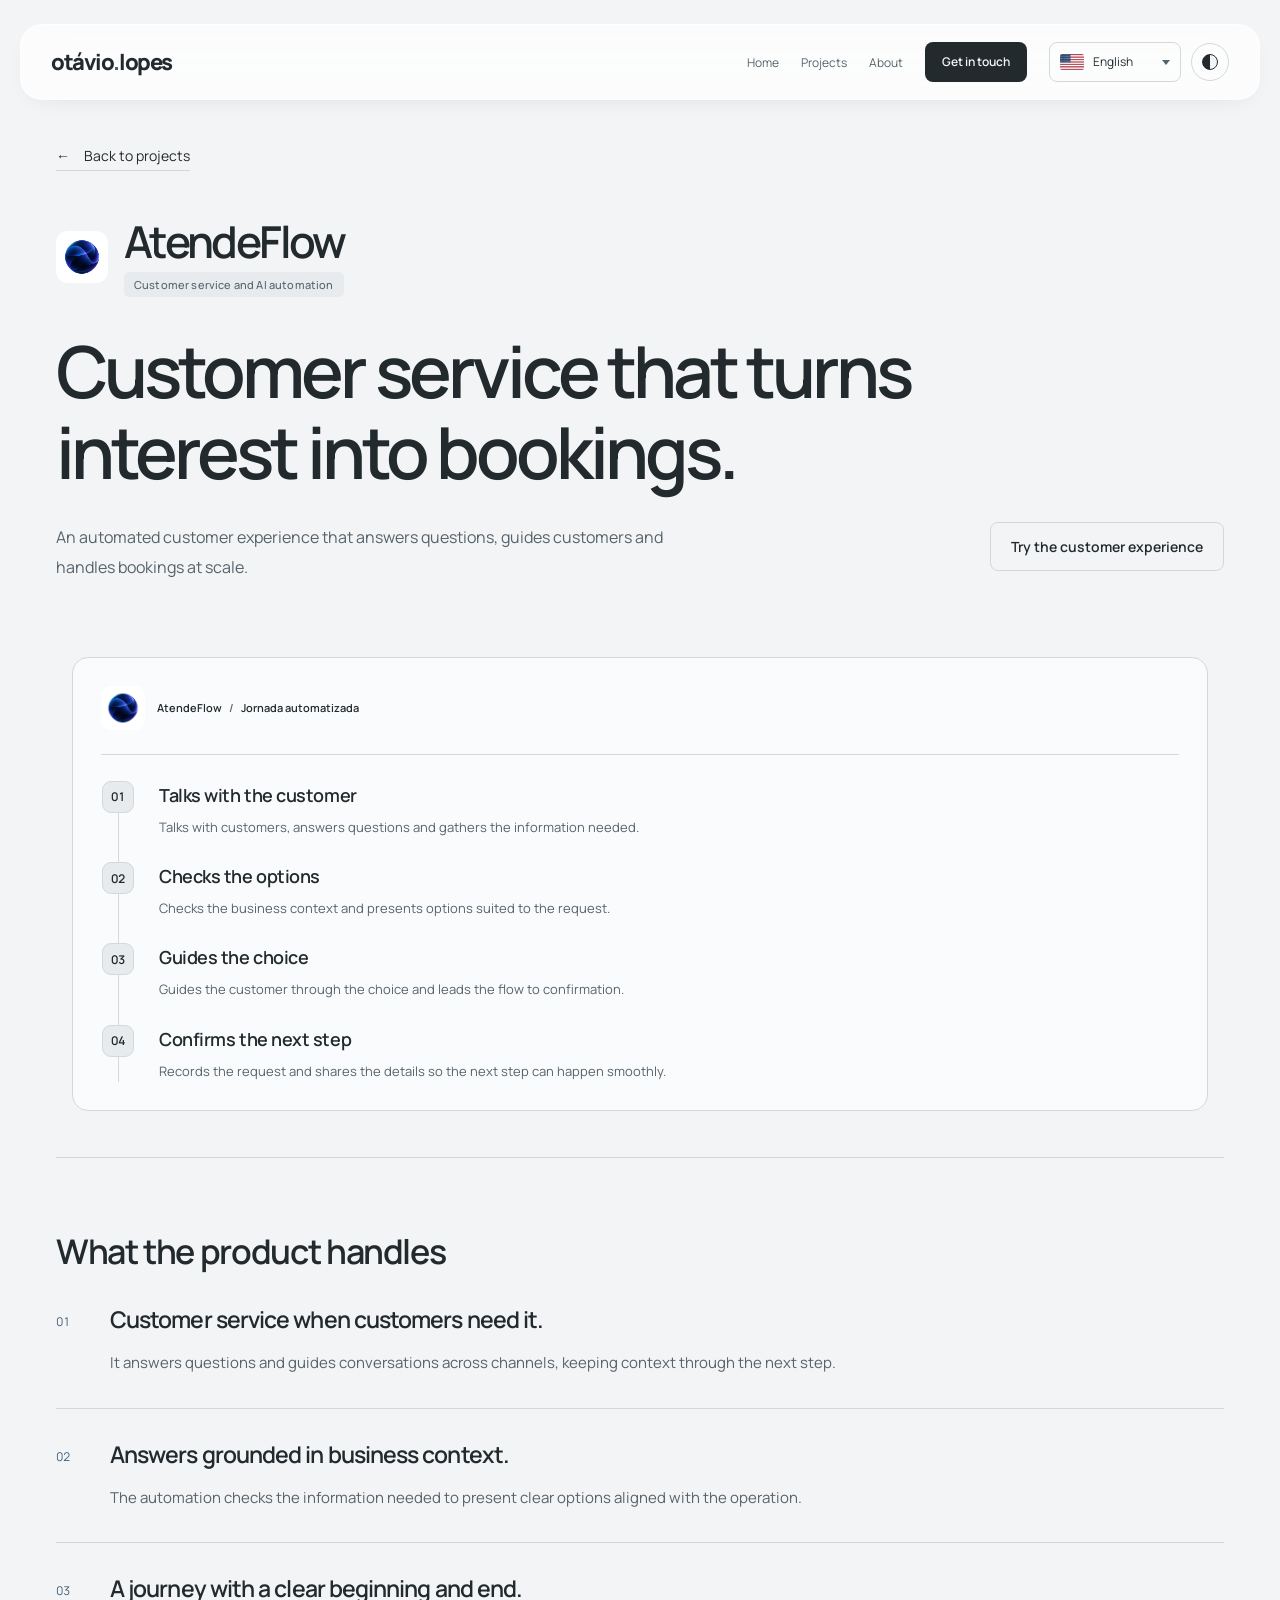
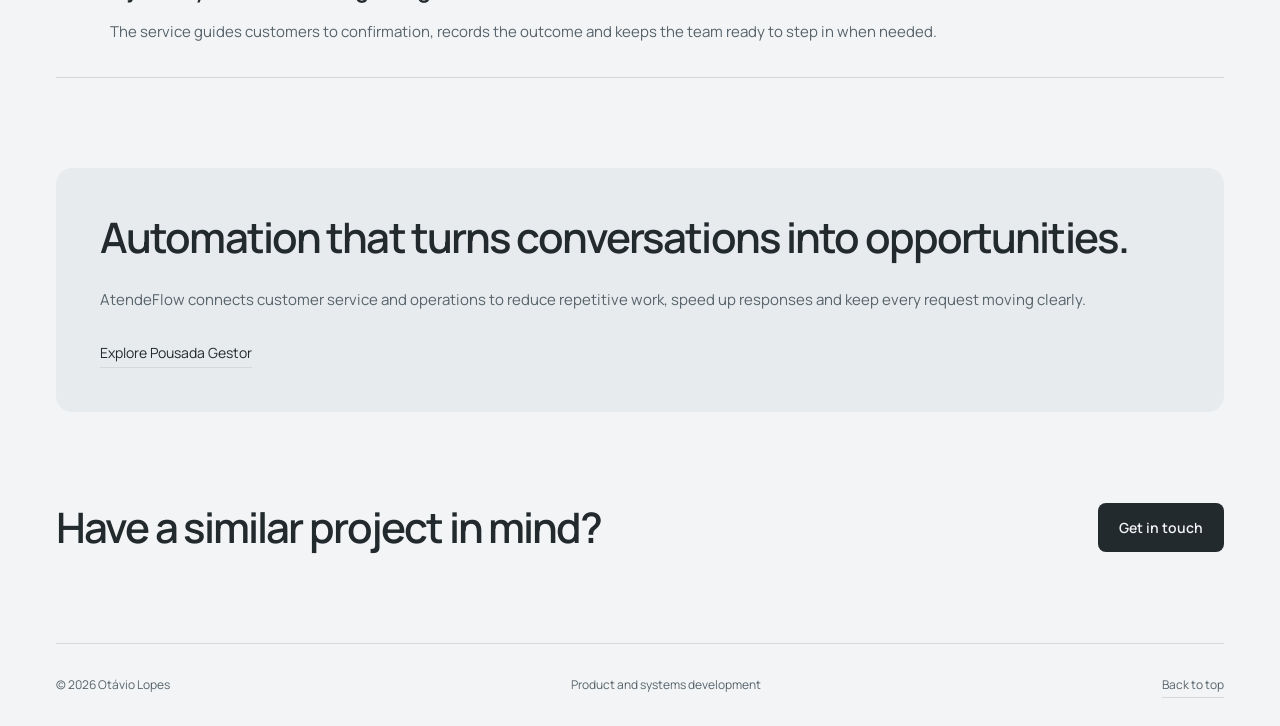
==== commit 59d08f37: "Refactor project descriptions and improve SEO metadata across multiple project pages; enhance visual" ====
--- a/projetos/atendeflow.html
+++ b/projetos/atendeflow.html
@@ -6,7 +6,7 @@
     <title>AtendeFlow: atendimento com IA 24/7 | Otávio Lopes</title>
     <meta
       name="description"
-      content="IA autônoma 24/7 para vários clientes: dúvidas por telefone e reservas pelo WhatsApp, com disponibilidade, cobrança e confirmação no Pousada Gestor."
+      content="Atendimento automatizado com IA para responder dúvidas, orientar clientes e transformar conversas em oportunidades."
     />
     <meta name="theme-color" content="#f3f4f5" />
     <meta property="og:type" content="website" />
@@ -17,7 +17,7 @@
     />
     <meta
       property="og:description"
-      content="IA autônoma 24/7 para vários clientes: dúvidas por telefone e reservas pelo WhatsApp, com disponibilidade, cobrança e confirmação no Pousada Gestor."
+      content="Atendimento automatizado com IA para responder dúvidas, orientar clientes e transformar conversas em oportunidades."
     />
     <meta
       property="og:url"
@@ -35,7 +35,7 @@
     />
     <meta
       name="twitter:description"
-      content="IA autônoma 24/7 para vários clientes: dúvidas por telefone e reservas pelo WhatsApp, com disponibilidade, cobrança e confirmação no Pousada Gestor."
+      content="Atendimento automatizado com IA para responder dúvidas, orientar clientes e transformar conversas em oportunidades."
     />
     <meta
       name="twitter:image"
@@ -77,7 +77,7 @@
             "@id": "https://otaviolopes.com.br/projetos/atendeflow.html#webpage",
             "url": "https://otaviolopes.com.br/projetos/atendeflow.html",
             "name": "AtendeFlow: atendimento com IA 24/7 | Otávio Lopes",
-            "description": "IA autônoma 24/7 para vários clientes: dúvidas por telefone e reservas pelo WhatsApp, com disponibilidade, cobrança e confirmação no Pousada Gestor.",
+            "description": "Atendimento automatizado com IA para responder dúvidas, orientar clientes e transformar conversas em oportunidades.",
             "inLanguage": "pt-BR",
             "isPartOf": {
               "@id": "https://otaviolopes.com.br/#website"
@@ -100,7 +100,7 @@
             "@id": "https://otaviolopes.com.br/projetos/atendeflow.html#software",
             "name": "AtendeFlow",
             "url": "https://otaviolopes.com.br/projetos/atendeflow.html",
-            "description": "IA autônoma 24/7 para vários clientes: dúvidas por telefone e reservas pelo WhatsApp, com disponibilidade, cobrança e confirmação no Pousada Gestor.",
+            "description": "Atendimento automatizado com IA para responder dúvidas, orientar clientes e transformar conversas em oportunidades.",
             "applicationCategory": "BusinessApplication",
             "image": "https://otaviolopes.com.br/imagens/projects/atendeflow/logo.webp",
             "inLanguage": "pt-BR",
@@ -111,10 +111,10 @@
               "@id": "https://otaviolopes.com.br/projetos/atendeflow.html#webpage"
             },
             "featureList": [
-              "Por telefone, a IA apresenta as acomodações, responde dúvidas sobre a pousada e encaminha a continuidade para o WhatsApp. No WhatsApp, reúne datas e hóspedes para consultar a hospedagem.",
-              "O atendimento consulta a disponibilidade no Pousada Gestor e apresenta o resumo antes de cobrar. Após a confirmação do cliente, revalida a hospedagem e gera pagamento por Pix ou cartão no Asaas.",
-              "A confirmação do pagamento aciona a reserva na pousada e o envio do comprovante pelo WhatsApp. O fluxo trata notificações repetidas e tenta novamente confirmações pendentes para evitar duplicidades e acompanhar falhas de integração.",
-              "Desenvolvi a conexão entre OpenAI, Twilio, Asaas e Pousada Gestor. As ações do atendimento passam por regras de negócio: datas, capacidade, disponibilidade, consentimento para cobrança e estado do pagamento."
+              "Responde dúvidas e conduz a conversa por diferentes canais, mantendo o contexto até o próximo passo.",
+              "A automação consulta as informações necessárias para apresentar opções claras e alinhadas à operação.",
+              "O atendimento conduz o cliente até a confirmação, registra o resultado e deixa a equipe pronta para acompanhar quando necessário.",
+              "O AtendeFlow conecta atendimento e operação para reduzir tarefas repetitivas, acelerar respostas e manter cada solicitação avançando com clareza."
             ]
           },
           {
@@ -240,19 +240,18 @@
           <div class="project-title-group">
             <h1 id="project-name">AtendeFlow</h1>
             <p class="case-category" data-i18n="a_category">
-              Atendimento autônomo com IA
+              Atendimento e automação com IA
             </p>
           </div>
         </div>
         <h2 class="project-headline" data-i18n="a_title">
-          Atendimento que consulta, cobra e confirma reservas.
+          Atendimento que transforma interesse em reserva.
         </h2>
         <div class="project-intro-bottom">
           <p class="project-lead" data-i18n="a_text">
-            Criei um atendimento com IA que responde dúvidas por telefone e
-            conduz reservas pelo WhatsApp: consulta disponibilidade, gera
-            cobranças e confirma a hospedagem. 100% autônomo, atendendo 24 horas
-            por dia, 7 dias por semana, vários clientes ao mesmo tempo.
+            Uma experiência de atendimento automatizado para responder dúvidas,
+            orientar o cliente e conduzir reservas com disponibilidade para
+            atender em escala.
           </p>
           <a
             class="button button-secondary"
@@ -260,7 +259,7 @@
             target="_blank"
             rel="noopener noreferrer"
             ><span data-i18n="a_call"
-              >Mandar mensagem para o AtendeFlow da Pousada</span
+              >Experimentar o atendimento</span
             ></a
           >
         </div>
@@ -275,39 +274,39 @@
               alt=""
               loading="lazy"
             /><span
-              >AtendeFlow <span aria-hidden="true">/</span> Pousada Gestor
-              <span aria-hidden="true">/</span> Asaas</span
+              >AtendeFlow <span aria-hidden="true">/</span> Jornada automatizada</span
             >
           </div>
           <ol class="flow-steps">
             <li>
               <span class="step-number" aria-hidden="true">01</span>
-              <h4 data-i18n="a_1">Atende e coleta</h4>
+              <h4 data-i18n="a_1">Conversa com o cliente</h4>
               <p data-i18n="a_1_text">
-                Conversa por ligação, interage pelo WhatsApp e reúne os dados do
-                cliente.
+                Conversa com o cliente, esclarece dúvidas e coleta as informações
+                necessárias.
               </p>
             </li>
             <li>
               <span class="step-number" aria-hidden="true">02</span>
-              <h4 data-i18n="a_2">Consulta e cobra</h4>
+              <h4 data-i18n="a_2">Verifica as opções</h4>
               <p data-i18n="a_2_text">
-                Consulta informações no Pousada Gestor e cria a cobrança no
-                Asaas.
+                Consulta as condições do negócio e apresenta alternativas
+                adequadas ao pedido.
               </p>
             </li>
             <li>
               <span class="step-number" aria-hidden="true">03</span>
-              <h4 data-i18n="a_3">Verifica e reserva</h4>
+              <h4 data-i18n="a_3">Orienta a escolha</h4>
               <p data-i18n="a_3_text">
-                Acompanha o pagamento e realiza a reserva no Pousada Gestor.
+                Orienta o cliente na escolha e conduz o fluxo até a confirmação.
               </p>
             </li>
             <li>
               <span class="step-number" aria-hidden="true">04</span>
-              <h4 data-i18n="a_4">Confirma e envia</h4>
+              <h4 data-i18n="a_4">Confirma o próximo passo</h4>
               <p data-i18n="a_4_text">
-                Gera o comprovante da reserva e envia ao cliente pelo WhatsApp.
+                Registra a solicitação e envia as informações para o próximo passo
+                acontecer sem ruído.
               </p>
             </li>
           </ol>
@@ -322,12 +321,11 @@
             <span class="project-feature-number" aria-hidden="true">01</span>
             <div>
               <h3 data-i18n="detail_feature_1">
-                Cada canal tem uma função clara.
+                Atendimento disponível quando o cliente precisa.
               </h3>
               <p data-i18n="detail_text_1">
-                Por telefone, a IA apresenta as acomodações, responde dúvidas
-                sobre a pousada e encaminha a continuidade para o WhatsApp. No
-                WhatsApp, reúne datas e hóspedes para consultar a hospedagem.
+                Responde dúvidas e conduz a conversa por diferentes canais,
+                mantendo o contexto até o próximo passo.
               </p>
             </div>
           </article>
@@ -335,13 +333,11 @@
             <span class="project-feature-number" aria-hidden="true">02</span>
             <div>
               <h3 data-i18n="detail_feature_2">
-                A cobrança começa com uma escolha confirmada.
+                Respostas apoiadas pelo contexto do negócio.
               </h3>
               <p data-i18n="detail_text_2">
-                O atendimento consulta a disponibilidade no Pousada Gestor e
-                apresenta o resumo antes de cobrar. Após a confirmação do
-                cliente, revalida a hospedagem e gera pagamento por Pix ou
-                cartão no Asaas.
+                A automação consulta as informações necessárias para apresentar
+                opções claras e alinhadas à operação.
               </p>
             </div>
           </article>
@@ -349,13 +345,12 @@
             <span class="project-feature-number" aria-hidden="true">03</span>
             <div>
               <h3 data-i18n="detail_feature_3">
-                Pagamento, reserva e comprovante no mesmo fluxo.
+                Uma jornada com começo, meio e fim.
               </h3>
               <p data-i18n="detail_text_3">
-                A confirmação do pagamento aciona a reserva na pousada e o envio
-                do comprovante pelo WhatsApp. O fluxo trata notificações
-                repetidas e tenta novamente confirmações pendentes para evitar
-                duplicidades e acompanhar falhas de integração.
+                O atendimento conduz o cliente até a confirmação, registra o
+                resultado e deixa a equipe pronta para acompanhar quando
+                necessário.
               </p>
             </div>
           </article>
@@ -364,13 +359,12 @@
       <section class="project-connection" aria-labelledby="connection-title">
         <div>
           <h2 id="connection-title" data-i18n="detail_connection_title">
-            A IA conversa. As integrações executam.
+            Automação que transforma conversas em oportunidades.
           </h2>
           <p data-i18n="detail_connection_text">
-            Desenvolvi a conexão entre OpenAI, Twilio, Asaas e Pousada Gestor.
-            As ações do atendimento passam por regras de negócio: datas,
-            capacidade, disponibilidade, consentimento para cobrança e estado do
-            pagamento.
+            O AtendeFlow conecta atendimento e operação para reduzir tarefas
+            repetitivas, acelerar respostas e manter cada solicitação avançando
+            com clareza.
           </p>
           <a class="text-link" href="./pousada-gestor.html"
             ><span data-i18n="detail_related"
--- a/styles.css
+++ b/styles.css
@@ -642,17 +642,30 @@
   flex: none;
   font-size: 12px;
 }
+.dental-media {
+  padding-right: 8%;
+  margin-bottom: clamp(40px, 6vw, 70px);
+}
 .dental-media .image-link {
-  aspect-ratio: 1904/939;
-  overflow: hidden;
-  border-radius: 8px;
+  overflow: visible;
+  border-radius: 0;
+  box-shadow: none;
+}
+.dental-media .dental-dashboard {
+  height: auto;
+  border-radius: 11px;
   box-shadow: var(--shadow);
 }
-.dental-media img {
-  height: 100%;
-  object-fit: cover;
-  object-position: center top;
-  box-shadow: none;
+.dental-media .dental-phone {
+  position: absolute;
+  bottom: -25%;
+  right: -8%;
+  z-index: 1;
+  width: 28%;
+  max-width: 180px;
+  height: auto;
+  filter: drop-shadow(-8px 14px 12px rgb(17 23 28 / 0.24));
+  pointer-events: none;
 }
 .operation-map {
   display: grid;
@@ -1087,7 +1100,7 @@
     font-size: 12px;
   }
   .dental-media .image-link {
-    aspect-ratio: 1904/939;
+    aspect-ratio: auto;
   }
   .operation-map {
     grid-template-columns: 1fr;
@@ -1513,7 +1526,13 @@
 .pousada-media .image-link {
   overflow: visible;
 }
+.dental-media .image-link {
+  overflow: visible;
+}
 .pousada-media .image-link > img:first-child {
+  border-radius: 11px;
+}
+.dental-media .image-link > img:first-child {
   border-radius: 11px;
 }
 .pousada-media .pousada-phone {
@@ -1531,8 +1550,17 @@
   filter: drop-shadow(-8px 14px 12px rgb(17 23 28 / 0.24));
 }
 @media (max-width: 767px) {
-  .pousada-media {
+  .pousada-media,
+  .dental-media {
     margin-bottom: clamp(40px, 12vw, 65px);
+  }
+  .dental-media {
+    padding-right: 8%;
+  }
+  .dental-media .dental-phone {
+    right: -8%;
+    width: 28%;
+    max-width: 180px;
   }
 }
 .hero-specialties {
@@ -1815,8 +1843,28 @@
 .contact-status:empty {
   display: none;
 }
+.contact-form[data-state="success"] > :not(.contact-status) {
+  display: none;
+}
 .contact-form[data-state="success"] .contact-status {
-  color: var(--accent);
+  display: grid;
+  justify-items: center;
+  gap: 16px;
+  padding: 32px 16px;
+  text-align: center;
+  font-size: 16px;
+}
+.contact-form[data-state="success"] .contact-status::before {
+  content: "✓";
+  display: grid;
+  place-items: center;
+  width: 64px;
+  height: 64px;
+  border: 2px solid #22c55e;
+  border-radius: 50%;
+  color: #22c55e;
+  font-size: 36px;
+  line-height: 1;
 }
 .contact-form[data-state="error"] .contact-status {
   color: var(--ink);
@@ -2107,7 +2155,8 @@
 .project-showcase .image-link {
   width: 100%;
 }
-.project-showcase .pousada-phone {
+.project-showcase .pousada-phone,
+.project-showcase .dental-phone {
   max-width: 250px;
 }
 .project-showcase .pousada-media {
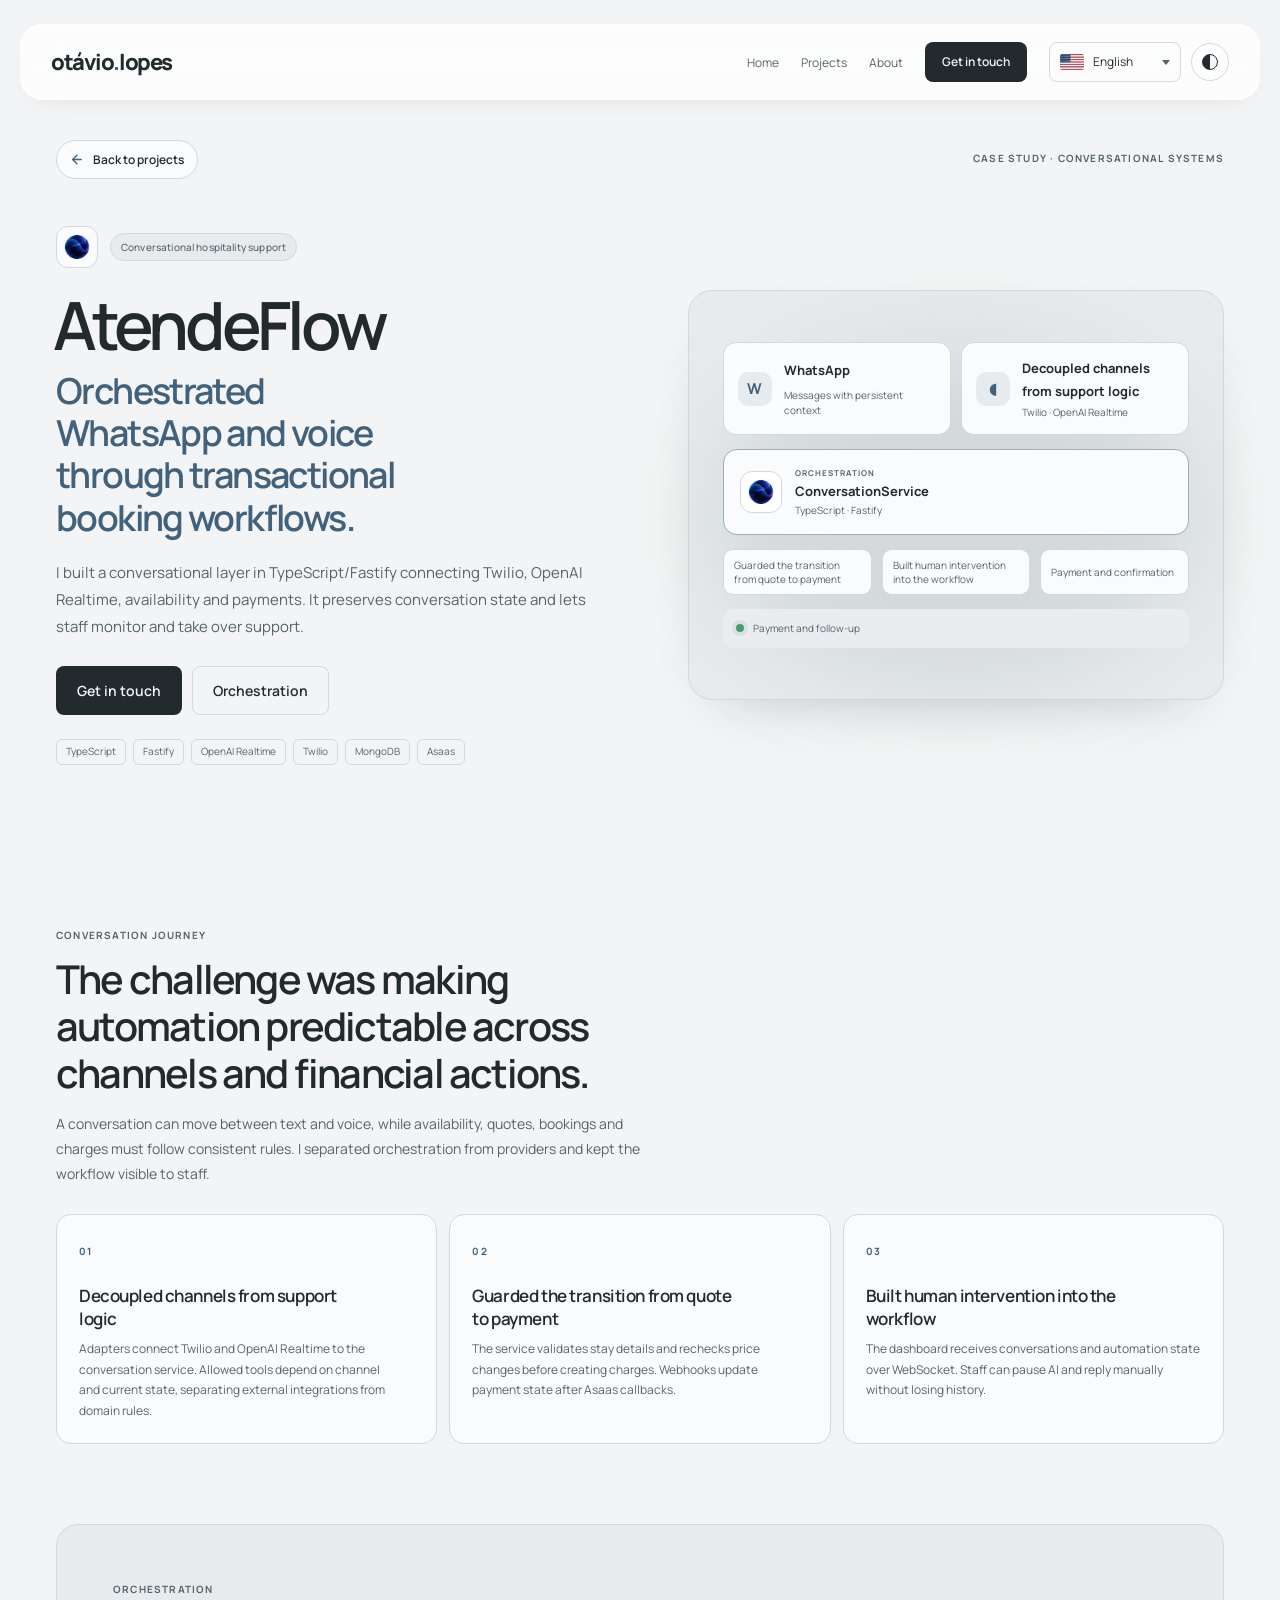
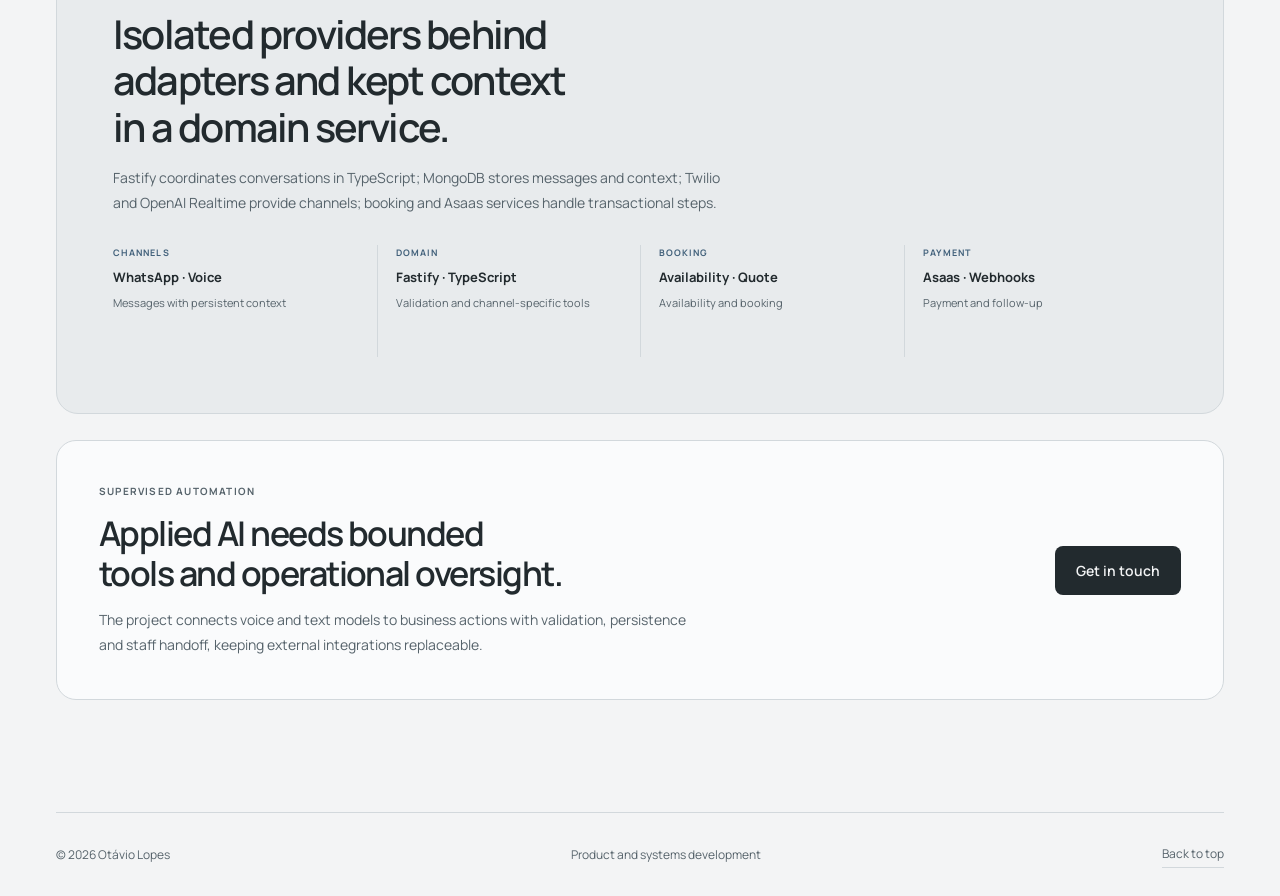
==== commit a0f39106: "Refatoração visual + novos projetos" ====
--- a/projetos/atendeflow.html
+++ b/projetos/atendeflow.html
@@ -178,7 +178,7 @@
         data-i18n-aria="navigation"
       >
         <a href="../index.html#inicio" data-i18n="nav_home">Início</a
-        ><a href="../index.html#projetos" data-i18n="nav_projects">Projetos</a
+        ><a href="../todos-projetos.html#projetos" data-i18n="nav_projects">Projetos</a
         ><a href="../index.html#sobre" data-i18n="nav_about">Sobre</a
         ><button
           class="button header-contact contact-open"
@@ -196,10 +196,11 @@
         >
         <div class="language-picker">
           <select id="language">
-            <option value="auto" data-i18n="automatic">Automático</option>
-            <option value="pt" lang="pt-BR">PT</option>
-            <option value="en" lang="en-US">EN</option>
-            <option value="es" lang="es-ES">ES</option>
+            <option value="auto" data-i18n="detect_language">Detectar idioma</option>
+            <option value="pt-BR" lang="pt-BR">Português (Brasil)</option>
+            <option value="pt-PT" lang="pt-PT">Português (Portugal)</option>
+            <option value="en-US" lang="en-US">English (USA)</option>
+            <option value="es" lang="es-ES">Español (España)</option>
           </select>
         </div>
         <button
@@ -223,169 +224,43 @@
         </button>
       </div>
     </header>
-    <main id="conteudo" class="project-page container">
-      <a class="text-link project-back" href="../index.html#projetos"
-        ><span aria-hidden="true">←</span
-        ><span data-i18n="back_projects">Voltar aos projetos</span></a
-      >
-      <section class="project-intro" aria-labelledby="project-name">
-        <div class="project-identity">
-          <img
-            class="project-logo"
-            src="../imagens/projects/atendeflow/logo.webp"
-            width="56"
-            height="56"
-            alt=""
-          />
-          <div class="project-title-group">
-            <h1 id="project-name">AtendeFlow</h1>
-            <p class="case-category" data-i18n="a_category">
-              Atendimento e automação com IA
-            </p>
-          </div>
-        </div>
-        <h2 class="project-headline" data-i18n="a_title">
-          Atendimento que transforma interesse em reserva.
-        </h2>
-        <div class="project-intro-bottom">
-          <p class="project-lead" data-i18n="a_text">
-            Uma experiência de atendimento automatizado para responder dúvidas,
-            orientar o cliente e conduzir reservas com disponibilidade para
-            atender em escala.
-          </p>
-          <a
-            class="button button-secondary"
-            href="https://wa.me/555123917293"
-            target="_blank"
-            rel="noopener noreferrer"
-            ><span data-i18n="a_call"
-              >Experimentar o atendimento</span
-            ></a
-          >
-        </div>
-      </section>
-      <div class="project-showcase">
-        <div class="flow-board">
-          <div class="flow-board-heading">
-            <img
-              src="../imagens/projects/atendeflow/logo.webp"
-              width="44"
-              height="44"
-              alt=""
-              loading="lazy"
-            /><span
-              >AtendeFlow <span aria-hidden="true">/</span> Jornada automatizada</span
-            >
-          </div>
-          <ol class="flow-steps">
-            <li>
-              <span class="step-number" aria-hidden="true">01</span>
-              <h4 data-i18n="a_1">Conversa com o cliente</h4>
-              <p data-i18n="a_1_text">
-                Conversa com o cliente, esclarece dúvidas e coleta as informações
-                necessárias.
-              </p>
-            </li>
-            <li>
-              <span class="step-number" aria-hidden="true">02</span>
-              <h4 data-i18n="a_2">Verifica as opções</h4>
-              <p data-i18n="a_2_text">
-                Consulta as condições do negócio e apresenta alternativas
-                adequadas ao pedido.
-              </p>
-            </li>
-            <li>
-              <span class="step-number" aria-hidden="true">03</span>
-              <h4 data-i18n="a_3">Orienta a escolha</h4>
-              <p data-i18n="a_3_text">
-                Orienta o cliente na escolha e conduz o fluxo até a confirmação.
-              </p>
-            </li>
-            <li>
-              <span class="step-number" aria-hidden="true">04</span>
-              <h4 data-i18n="a_4">Confirma o próximo passo</h4>
-              <p data-i18n="a_4_text">
-                Registra a solicitação e envia as informações para o próximo passo
-                acontecer sem ruído.
-              </p>
-            </li>
-          </ol>
-        </div>
-      </div>
-      <section class="project-scope" aria-labelledby="scope-title">
-        <h2 id="scope-title" data-i18n="project_scope">
-          O que o produto resolve
-        </h2>
-        <div class="project-feature-list">
-          <article class="project-feature">
-            <span class="project-feature-number" aria-hidden="true">01</span>
-            <div>
-              <h3 data-i18n="detail_feature_1">
-                Atendimento disponível quando o cliente precisa.
-              </h3>
-              <p data-i18n="detail_text_1">
-                Responde dúvidas e conduz a conversa por diferentes canais,
-                mantendo o contexto até o próximo passo.
-              </p>
-            </div>
-          </article>
-          <article class="project-feature">
-            <span class="project-feature-number" aria-hidden="true">02</span>
-            <div>
-              <h3 data-i18n="detail_feature_2">
-                Respostas apoiadas pelo contexto do negócio.
-              </h3>
-              <p data-i18n="detail_text_2">
-                A automação consulta as informações necessárias para apresentar
-                opções claras e alinhadas à operação.
-              </p>
-            </div>
-          </article>
-          <article class="project-feature">
-            <span class="project-feature-number" aria-hidden="true">03</span>
-            <div>
-              <h3 data-i18n="detail_feature_3">
-                Uma jornada com começo, meio e fim.
-              </h3>
-              <p data-i18n="detail_text_3">
-                O atendimento conduz o cliente até a confirmação, registra o
-                resultado e deixa a equipe pronta para acompanhar quando
-                necessário.
-              </p>
-            </div>
-          </article>
-        </div>
-      </section>
-      <section class="project-connection" aria-labelledby="connection-title">
-        <div>
-          <h2 id="connection-title" data-i18n="detail_connection_title">
-            Automação que transforma conversas em oportunidades.
-          </h2>
-          <p data-i18n="detail_connection_text">
-            O AtendeFlow conecta atendimento e operação para reduzir tarefas
-            repetitivas, acelerar respostas e manter cada solicitação avançando
-            com clareza.
-          </p>
-          <a class="text-link" href="./pousada-gestor.html"
-            ><span data-i18n="detail_related"
-              >Conhecer o Pousada Gestor</span
-            ></a
-          >
-        </div>
-      </section>
-      <section class="project-contact">
-        <h2 data-i18n="project_next">Tem um projeto parecido em mente?</h2>
-        <button
-          class="button contact-open"
-          type="button"
-          aria-haspopup="dialog"
-          aria-controls="contact-dialog"
-          data-i18n="contact_action"
-        >
-          Entrar em contato
-        </button>
-      </section>
-    </main>
+    <main id="conteudo" class="case-page case-page--atendeflow container">
+  <nav class="case-topline" aria-label="Navegação do estudo de caso" data-i18n-aria="case_nav_aria"><a class="case-back-button" href="../todos-projetos.html#projetos"><svg viewBox="0 0 24 24" fill="none" stroke="currentColor" stroke-width="1.8" stroke-linecap="round" stroke-linejoin="round" aria-hidden="true"><path d="m14 18-6-6 6-6"/><path d="M8 12h12"/></svg><span data-i18n="back_projects">Voltar aos projetos</span></a><span class="case-topline-note" data-i18n="case_topline_note">ESTUDO DE CASO · AUTOMAÇÃO CONVERSACIONAL</span></nav>
+  <section class="case-hero case-hero--conversation" aria-labelledby="case-title">
+    <div class="case-hero-copy">
+      <div class="case-brandline"><img class="case-brand-logo" src="../imagens/projects/atendeflow/logo.webp" width="56" height="56" alt="" aria-hidden="true" /><p class="case-category" data-i18n="case_category">Atendimento conversacional para hotelaria</p></div>
+      <h1 id="case-title">AtendeFlow</h1>
+      <h2 class="case-headline" data-i18n="case_title">Orquestrei WhatsApp e voz até os fluxos transacionais de reserva.</h2>
+      <p class="case-lead" data-i18n="case_intro">Implementei uma camada conversacional em TypeScript/Fastify que conecta Twilio, OpenAI Realtime, disponibilidade e cobrança. O serviço preserva o estado da conversa e oferece à equipe uma forma de acompanhar e assumir o atendimento.</p>
+      <div class="case-actions"><button class="button contact-open" type="button" aria-haspopup="dialog" aria-controls="contact-dialog" data-i18n="contact_action">Entrar em contato</button><a class="button button-secondary case-anchor" href="#case-engineering"><span data-i18n="case_arch_label">Orquestração</span></a></div>
+      <ul class="case-tech-list" aria-label="Tecnologias do projeto" data-i18n-aria="case_tech_aria"><li>TypeScript</li><li>Fastify</li><li>OpenAI Realtime</li><li>Twilio</li><li>MongoDB</li><li>Asaas</li></ul>
+    </div>
+    <figure class="case-art case-art--conversation" aria-label="Fluxo de atendimento entre canais, regras de reserva e pagamento" data-i18n-aria="atendeflow_visual_alt">
+      <div class="conversation-channel-row"><div class="conversation-channel"><span class="conversation-channel-mark">W</span><strong>WhatsApp</strong><small data-i18n="case_layer_1_text">Mensagens com contexto persistente</small></div><div class="conversation-channel"><span class="conversation-channel-mark">◖</span><strong data-i18n="case_feature_1_title">Desacoplei canais das regras de atendimento</strong><small>Twilio · OpenAI Realtime</small></div></div>
+      <div class="conversation-core"><img src="../imagens/projects/atendeflow/logo.webp" alt="" aria-hidden="true" /><div><span data-i18n="case_arch_label">Orquestração</span><strong>ConversationService</strong><small>TypeScript · Fastify</small></div></div>
+      <div class="conversation-tool-row"><span data-i18n="case_feature_2_title">Protegi a transição entre cotação e cobrança</span><span data-i18n="case_feature_3_title">Implementei intervenção humana no fluxo</span><span data-i18n="case_tool_payment">Cobrança e confirmação</span></div>
+      <div class="conversation-operator"><span class="operator-dot"></span><span data-i18n="case_layer_4_text">Cobrança e acompanhamento</span></div>
+    </figure>
+  </section>
+  <section class="case-story case-story--conversation" aria-labelledby="case-story-title">
+    <div class="case-section-heading"><p class="case-section-label" data-i18n="case_story_label">Jornada conversacional</p><h2 id="case-story-title" data-i18n="case_story_title">O desafio foi tornar a automação previsível entre canais e ações com efeito financeiro.</h2><p data-i18n="case_story_text">Uma conversa pode alternar entre texto e voz, mas disponibilidade, cotação, reserva e cobrança precisam seguir regras consistentes. Separei a orquestração dos provedores e mantive a operação visível para atendentes.</p></div>
+    <div class="case-feature-grid">
+      <article class="case-feature-card"><span class="case-feature-index">01</span><h3 data-i18n="case_feature_1_title">Desacoplei canais das regras de atendimento</h3><p data-i18n="case_feature_1_text">Adaptadores conectam Twilio e OpenAI Realtime ao serviço de conversa. As ferramentas permitidas consideram o canal e o estado atual, evitando misturar integração externa com regra de domínio.</p></article>
+      <article class="case-feature-card"><span class="case-feature-index">02</span><h3 data-i18n="case_feature_2_title">Protegi a transição entre cotação e cobrança</h3><p data-i18n="case_feature_2_text">O serviço valida os dados da estadia e reavalia mudanças no valor antes de criar cobranças. Webhooks atualizam o estado do pagamento após o retorno do Asaas.</p></article>
+      <article class="case-feature-card"><span class="case-feature-index">03</span><h3 data-i18n="case_feature_3_title">Implementei intervenção humana no fluxo</h3><p data-i18n="case_feature_3_text">O painel recebe conversas e estado da automação via WebSocket. Atendentes podem pausar a IA e responder manualmente sem perder o histórico.</p></article>
+    </div>
+  </section>
+  <section class="case-engineering case-engineering--conversation" id="case-engineering" aria-labelledby="case-engineering-title">
+    <div class="case-section-heading"><p class="case-section-label" data-i18n="case_arch_label">Orquestração</p><h2 id="case-engineering-title" data-i18n="case_arch_title">Isolei provedores em adaptadores e concentrei contexto no serviço de domínio.</h2><p data-i18n="case_arch_text">Fastify coordena a conversa em TypeScript; MongoDB persiste mensagens e contexto; Twilio e OpenAI Realtime atendem aos canais; serviços de reserva e Asaas executam etapas transacionais.</p></div>
+    <ol class="case-architecture-flow" aria-hidden="true">
+      <li><span data-i18n="case_arch_step_1_label">CANAIS</span><strong data-i18n="case_flow_channels">WhatsApp · Voz</strong><small data-i18n="case_layer_1_text">Mensagens com contexto persistente</small></li>
+      <li><span data-i18n="case_arch_step_2_label">DOMÍNIO</span><strong>Fastify · TypeScript</strong><small data-i18n="case_layer_2_text">Validação e ferramentas por canal</small></li>
+      <li><span data-i18n="case_arch_step_3_label">RESERVA</span><strong data-i18n="case_flow_booking">Disponibilidade · Cotação</strong><small data-i18n="case_layer_3_text">Disponibilidade e reserva</small></li>
+      <li><span data-i18n="case_arch_step_4_label">PAGAMENTO</span><strong>Asaas · Webhooks</strong><small data-i18n="case_layer_4_text">Cobrança e acompanhamento</small></li>
+    </ol>
+  </section>
+  <section class="case-closing" aria-labelledby="case-closing-title"><div><p class="case-section-label" data-i18n="case_cta_label">Automação supervisionada</p><h2 id="case-closing-title" data-i18n="case_cta_title">IA aplicada precisa de ferramentas limitadas e supervisão operacional.</h2><p data-i18n="case_cta_text">O projeto integra modelos de voz e texto a ações de negócio com validação, persistência e passagem para a equipe, mantendo as integrações externas substituíveis.</p></div><button class="button contact-open" type="button" aria-haspopup="dialog" aria-controls="contact-dialog" data-i18n="contact_action">Entrar em contato</button></section>
+</main>
     <footer class="container site-footer">
       <p>© <span id="current-year">2026</span> Otávio Lopes</p>
       <p data-i18n="footer">Desenvolvimento de produtos e sistemas</p>
--- a/styles.css
+++ b/styles.css
@@ -316,10 +316,9 @@
   flex: none;
 }
 .language-globe {
+  display: block;
   width: 24px;
-  font-size: 22px;
-  line-height: 1;
-  text-align: center;
+  height: 24px;
   color: var(--accent);
 }
 .language-picker
@@ -345,18 +344,9 @@
 }
 @media (max-width: 767px) {
   .language-picker {
-    width: 78px;
-  }
-  .language-picker .select2-selection .language-choice-label {
-    display: none;
-  }
-  .language-picker .select2-selection .language-choice::after {
-    content: attr(data-short-label);
+    width: 116px;
   }
   .nav-toggle > span[data-i18n] {
-    display: none;
-  }
-  .language-picker .select2-selection .language-auto .language-choice-label {
     display: none;
   }
   .language-choice {
@@ -364,8 +354,8 @@
     gap: 6px;
   }
   .language-choice img {
-    width: 21px;
-    height: 14px;
+    width: 19px;
+    height: 13px;
   }
 }
 @media (max-width: 359px) {
@@ -377,7 +367,7 @@
     gap: 4px;
   }
   .language-picker {
-    width: 78px;
+    width: 116px;
   }
   .language-picker
     .select2-container--default
@@ -569,6 +559,178 @@
   line-height: 1.3;
   letter-spacing: -0.04em;
 }
+.projects-more {
+  display: flex;
+  justify-content: center;
+  margin-top: 56px;
+}
+.all-projects-intro {
+  max-width: 760px;
+  margin-bottom: 46px;
+}
+.all-projects-intro .section-label {
+  margin-bottom: 12px;
+  color: var(--muted);
+}
+.all-projects-intro h1 {
+  font-size: clamp(40px, 6vw, 68px);
+  line-height: 1.08;
+  letter-spacing: -0.06em;
+}
+.all-projects-lead {
+  max-width: 640px;
+  margin-top: 18px;
+  color: var(--muted);
+  font-size: 18px;
+}
+.project-grid {
+  display: grid;
+  align-items: stretch;
+  grid-template-columns: repeat(3, minmax(0, 1fr));
+  gap: 24px;
+}
+.project-grid-card {
+  display: flex;
+  min-width: 0;
+  flex-direction: column;
+  overflow: hidden;
+  border: 1px solid var(--line);
+  border-radius: 14px;
+  background: var(--surface-raised);
+  box-shadow: var(--shadow);
+}
+.project-grid-media {
+  width: 100%;
+  aspect-ratio: 16 / 10;
+  overflow: hidden;
+  margin: 0;
+  background: var(--surface-raised);
+}
+.project-grid-media img {
+  width: 100%;
+  height: 100%;
+  object-fit: cover;
+  object-position: left top;
+}
+.project-grid-media-device {
+  background: transparent;
+}
+.project-grid-media-device img {
+  object-fit: contain;
+  object-position: center;
+}
+.project-grid-media-brand {
+  display: grid;
+  place-items: center;
+  background: var(--surface);
+}
+.project-grid-media .project-grid-logo {
+  width: min(42%, 180px);
+  height: auto;
+  max-height: 100px;
+  object-fit: contain;
+  object-position: center;
+  border-radius: 10px;
+  box-shadow: none;
+}
+.project-grid-body {
+  display: flex;
+  flex: 1;
+  flex-direction: column;
+  align-items: stretch;
+  padding: 22px;
+}
+.project-grid-heading {
+  display: flex;
+  align-items: center;
+  justify-content: space-between;
+  gap: 10px;
+}
+.project-grid-body h2 {
+  min-width: 0;
+  font-size: 25px;
+  line-height: 1.2;
+  letter-spacing: -0.04em;
+  overflow-wrap: anywhere;
+}
+.project-grid-type {
+  flex: none;
+  padding: 5px 10px;
+  border-radius: 6px;
+  background: var(--surface);
+  color: var(--muted);
+  font-size: 12px;
+  font-weight: 600;
+  line-height: 1.5;
+}
+.project-grid-body .project-tech-list {
+  width: 100%;
+  flex-wrap: wrap;
+  gap: 7px;
+  margin: 12px 0 0;
+}
+.project-grid-body .project-tech-list li {
+  flex: none;
+}
+.project-grid-statement {
+  margin-top: 20px;
+  font-size: 18px;
+  line-height: 1.4;
+  letter-spacing: -0.025em;
+}
+.project-grid-description {
+  margin-top: 10px;
+  color: var(--muted);
+  font-size: 16px;
+  line-height: 1.65;
+}
+.project-grid-actions {
+  width: 100%;
+  margin-top: auto;
+  padding-top: 22px;
+}
+.project-grid-link {
+  width: 100%;
+}
+.button.project-grid-link {
+  min-height: 46px;
+  padding: 11px 18px;
+  border-color: transparent;
+  border-radius: 8px;
+  background: var(--ink);
+  color: var(--background);
+  font-size: 14px;
+  font-weight: 650;
+}
+.button.project-grid-link:hover {
+  border-color: var(--accent);
+  background: var(--accent);
+  color: var(--button-ink);
+}
+@media (max-width: 980px) {
+  .project-grid {
+    grid-template-columns: repeat(2, minmax(0, 1fr));
+    gap: 20px;
+  }
+}
+@media (max-width: 640px) {
+  .projects-more {
+    margin-top: 40px;
+  }
+  .all-projects-intro {
+    margin-bottom: 30px;
+  }
+  .all-projects-lead {
+    font-size: 16px;
+  }
+  .project-grid {
+    grid-template-columns: minmax(0, 1fr);
+    gap: 18px;
+  }
+  .project-grid-body {
+    padding: 20px;
+  }
+}
 .case {
   display: grid;
   grid-template-columns: minmax(0, 1fr) minmax(0, 1fr);
@@ -647,46 +809,42 @@
   margin-bottom: clamp(40px, 6vw, 70px);
 }
 .dental-media .image-link {
+  display: block;
+  aspect-ratio: 3944 / 2564;
   overflow: visible;
   border-radius: 0;
   box-shadow: none;
 }
 .dental-media .dental-dashboard {
+  position: absolute;
+  top: 0;
+  left: 11%;
+  width: 100%;
   height: auto;
-  border-radius: 11px;
-  box-shadow: var(--shadow);
-}
-.dental-media .dental-phone {
+  border-radius: 0;
+  box-shadow: none;
+}
+.dental-media .dental-ipad {
   position: absolute;
-  bottom: -25%;
-  right: -8%;
+  left: 7%;
+  right: auto;
+  bottom: -32%;
   z-index: 1;
-  width: 28%;
-  max-width: 180px;
+  width: 44%;
   height: auto;
   filter: drop-shadow(-8px 14px 12px rgb(17 23 28 / 0.24));
   pointer-events: none;
 }
-.operation-map {
-  display: grid;
-  grid-template-columns: 1fr;
-  gap: 14px;
-  margin-top: 24px;
-}
-.operation-map h4 {
-  font-size: 14px;
-  font-weight: 600;
-  margin-bottom: 2px;
-  letter-spacing: -0.02em;
-}
-.operation-map p {
-  font-size: 13px;
-  color: var(--muted);
-  line-height: 1.75;
-}
-.integration-link {
-  margin-top: 24px;
-  font-size: 13px;
+.dental-media .dental-phone {
+  position: absolute;
+  left: auto;
+  right: -19%;
+  bottom: -25%;
+  z-index: 2;
+  width: 32.65%;
+  height: auto;
+  filter: drop-shadow(-8px 14px 12px rgb(17 23 28 / 0.24));
+  pointer-events: none;
 }
 .flow-steps {
   display: grid;
@@ -724,13 +882,6 @@
 }
 .flow-details {
   margin-top: 24px;
-}
-.flow-details p {
-  font-size: 14px;
-  color: var(--muted);
-}
-.flow-details p + p {
-  margin-top: 12px;
 }
 .call-link {
   flex-direction: column;
@@ -933,9 +1084,6 @@
   .case-heading h3 {
     font-size: 36px;
   }
-  .operation-map {
-    gap: 32px;
-  }
 }
 @media (max-width: 767px) {
   .case {
@@ -1099,20 +1247,6 @@
   .case-visual figcaption .text-link {
     font-size: 12px;
   }
-  .dental-media .image-link {
-    aspect-ratio: auto;
-  }
-  .operation-map {
-    grid-template-columns: 1fr;
-    gap: 22px;
-    margin-top: 28px;
-  }
-  .operation-map h4 {
-    margin-bottom: 4px;
-  }
-  .integration-link {
-    font-size: 12px;
-  }
   .flow-steps h4 {
     font-size: 17px;
   }
@@ -1201,10 +1335,6 @@
   dialog::backdrop {
     backdrop-filter: none;
   }
-}
-
-.flow-details > div + div {
-  margin-top: 24px;
 }
 
 /* Shared controls and project details retain the site's neutral palette. */
@@ -1303,11 +1433,9 @@
 .case-description .button {
   margin-top: 22px;
 }
-.case-visual,
 .hero-portrait {
   perspective: 1200px;
 }
-.case-visual .image-link,
 .hero-portrait > img {
   transform: rotateX(var(--tilt-x, 3deg)) rotateY(var(--tilt-y, -3deg));
   transform-origin: center;
@@ -1316,14 +1444,12 @@
     box-shadow 600ms var(--ease);
   backface-visibility: hidden;
 }
-.case-visual[data-tilting] .image-link,
 .hero-portrait[data-tilting] > img {
   transition:
     transform 140ms ease-out,
     box-shadow 300ms;
 }
 @media (prefers-reduced-motion: reduce) {
-  .case-visual .image-link,
   .hero-portrait > img {
     transform: none;
   }
@@ -1336,42 +1462,13 @@
   background: var(--surface);
   box-shadow: var(--shadow);
   transition:
-    transform 600ms var(--ease),
     box-shadow 600ms var(--ease);
 }
 .case-visual img {
   border-radius: 0;
   box-shadow: none;
   transition:
-    transform 750ms var(--ease),
     filter 750ms var(--ease);
-}
-.operation-map {
-  gap: 0;
-  padding: 6px 18px;
-  background: var(--surface);
-  border-radius: 12px;
-  margin-top: 26px;
-}
-.operation-map > div {
-  display: flex;
-  align-items: flex-start;
-  gap: 14px;
-  padding: 14px 0;
-}
-.operation-map > div + div {
-  border-top: 1px solid var(--line);
-}
-.operation-map .icon {
-  color: var(--accent);
-  margin-top: 3px;
-}
-.operation-map p {
-  line-height: 1.65;
-}
-.integration-link {
-  gap: 12px;
-  line-height: 1.6;
 }
 .flow-board {
   padding: 28px;
@@ -1447,6 +1544,679 @@
   margin-top: 20px;
   color: var(--muted);
 }
+
+/* Individual project case studies */
+.case-page {
+  padding-block: 38px 112px;
+}
+.case-topline {
+  min-height: 42px;
+  display: flex;
+  justify-content: space-between;
+  align-items: center;
+  gap: 20px;
+  margin-bottom: 28px;
+}
+.case-back-button {
+  display: inline-flex;
+  align-items: center;
+  gap: 9px;
+  padding: 8px 13px 8px 10px;
+  border: 1px solid var(--line);
+  border-radius: 999px;
+  color: var(--ink);
+  background: var(--surface-raised);
+  font-size: 12px;
+  font-weight: 600;
+  transition: border-color 180ms ease, transform 180ms ease;
+}
+.case-back-button:hover {
+  border-color: var(--accent);
+  transform: translateX(-2px);
+}
+.case-back-button svg {
+  width: 17px;
+  height: 17px;
+  color: var(--accent);
+}
+.case-topline-note,
+.case-section-label {
+  color: var(--muted);
+  font-size: 10px;
+  font-weight: 700;
+  letter-spacing: 0.12em;
+  text-transform: uppercase;
+}
+.case-hero {
+  display: grid;
+  grid-template-columns: minmax(0, 1.04fr) minmax(0, 0.96fr);
+  align-items: center;
+  gap: clamp(24px, 4vw, 56px);
+  min-height: 500px;
+  padding: 18px 0 82px;
+}
+.case-hero-copy {
+  position: relative;
+  z-index: 1;
+  max-width: 620px;
+}
+.case-brandline {
+  display: flex;
+  align-items: center;
+  gap: 12px;
+  margin-bottom: 23px;
+}
+.case-brand-logo {
+  width: 42px;
+  height: 42px;
+  object-fit: contain;
+  padding: 5px;
+  border: 1px solid var(--line);
+  border-radius: 12px;
+  background: var(--surface-raised);
+}
+.case-brandline .case-category {
+  margin: 0;
+  padding: 6px 10px;
+  border: 1px solid var(--line);
+  border-radius: 999px;
+  color: var(--muted);
+  background: var(--surface);
+  font-size: 10px;
+  line-height: 1.4;
+}
+.case-hero h1 {
+  margin-bottom: 11px;
+  font-size: clamp(42px, 5.2vw, 72px);
+  line-height: 1.02;
+  letter-spacing: -0.065em;
+}
+.case-headline {
+  max-width: 19ch;
+  color: var(--accent);
+  font-size: clamp(23px, 2.8vw, 36px);
+  line-height: 1.18;
+  letter-spacing: -0.045em;
+}
+.case-lead {
+  max-width: 60ch;
+  margin-top: 20px;
+  color: var(--muted);
+  font-size: 15px;
+  line-height: 1.8;
+}
+.case-actions {
+  display: flex;
+  flex-wrap: wrap;
+  align-items: center;
+  gap: 10px;
+  margin-top: 26px;
+}
+.case-actions .button {
+  margin: 0;
+}
+.case-tech-list {
+  display: flex;
+  flex-wrap: wrap;
+  gap: 7px;
+  margin: 24px 0 0;
+  padding: 0;
+  list-style: none;
+}
+.case-tech-list li {
+  padding: 5px 9px;
+  border: 1px solid var(--line);
+  border-radius: 6px;
+  color: var(--muted);
+  font-size: 10px;
+  line-height: 1.35;
+}
+.case-art {
+  position: relative;
+  isolation: isolate;
+  min-width: 0;
+  margin: 0;
+}
+.case-art::before {
+  position: absolute;
+  z-index: -1;
+  inset: 14% 4% 4%;
+  border-radius: 50%;
+  background: var(--ambient);
+  filter: blur(48px);
+  content: "";
+}
+.case-art--accommodation,
+.case-art--clinic {
+  aspect-ratio: 1.13;
+  margin: 5px 12px 40px 0;
+}
+.case-art--accommodation .acomoda-dashboard,
+.case-art--clinic .dental-dashboard {
+  position: absolute;
+  top: 5%;
+  left: 0;
+  width: 100%;
+  height: auto;
+  filter: drop-shadow(0 22px 22px rgb(34 48 59 / 0.16));
+}
+.case-art--accommodation .acomoda-phone,
+.case-art--clinic .dental-phone {
+  position: absolute;
+  z-index: 2;
+  right: -3%;
+  bottom: -5%;
+  width: 30%;
+  height: auto;
+  filter: drop-shadow(0 18px 16px rgb(17 23 28 / 0.28));
+}
+.case-art--clinic .dental-ipad {
+  position: absolute;
+  z-index: 1;
+  left: -7%;
+  bottom: -10%;
+  width: 45%;
+  height: auto;
+  filter: drop-shadow(0 18px 16px rgb(17 23 28 / 0.24));
+}
+.case-art--laptop {
+  display: flex;
+  align-items: center;
+  justify-content: center;
+  min-height: 390px;
+  padding: 10px 0;
+}
+.case-art--laptop img {
+  width: 100%;
+  height: auto;
+  filter: drop-shadow(0 22px 22px rgb(34 48 59 / 0.18));
+}
+.case-art--conversation {
+  display: grid;
+  align-content: center;
+  gap: 14px;
+  min-height: 410px;
+  padding: clamp(20px, 3vw, 34px);
+  border: 1px solid var(--line);
+  border-radius: 24px;
+  background: var(--surface);
+  box-shadow: var(--shadow);
+}
+.conversation-channel-row,
+.conversation-tool-row {
+  display: grid;
+  grid-template-columns: repeat(2, minmax(0, 1fr));
+  gap: 10px;
+}
+.conversation-channel {
+  display: grid;
+  grid-template-columns: 36px minmax(0, 1fr);
+  align-items: center;
+  gap: 2px 10px;
+  padding: 14px;
+  border: 1px solid var(--line);
+  border-radius: 13px;
+  background: var(--surface-raised);
+}
+.conversation-channel-mark {
+  grid-row: span 2;
+  display: grid;
+  place-items: center;
+  width: 34px;
+  height: 34px;
+  border-radius: 10px;
+  color: var(--accent);
+  background: var(--surface);
+  font-weight: 700;
+}
+.conversation-channel strong,
+.conversation-core strong {
+  font-size: 13px;
+}
+.conversation-channel small,
+.conversation-core small {
+  color: var(--muted);
+  font-size: 10px;
+  line-height: 1.5;
+}
+.conversation-core {
+  display: flex;
+  align-items: center;
+  gap: 13px;
+  padding: 16px;
+  border: 1px solid color-mix(in srgb, var(--accent) 36%, var(--line));
+  border-radius: 14px;
+  background: var(--surface-raised);
+}
+.conversation-core img {
+  width: 42px;
+  height: 42px;
+  padding: 5px;
+  border: 1px solid var(--line);
+  border-radius: 12px;
+  background: #fff;
+  object-fit: contain;
+}
+.conversation-core div {
+  display: grid;
+}
+.conversation-core div > span {
+  color: var(--muted);
+  font-size: 8px;
+  font-weight: 700;
+  letter-spacing: 0.13em;
+  text-transform: uppercase;
+}
+.conversation-tool-row {
+  grid-template-columns: repeat(3, minmax(0, 1fr));
+}
+.conversation-tool-row span {
+  display: flex;
+  align-items: center;
+  min-height: 44px;
+  padding: 8px 10px;
+  border: 1px solid var(--line);
+  border-radius: 10px;
+  color: var(--muted);
+  background: var(--surface-raised);
+  font-size: 10px;
+  line-height: 1.4;
+}
+.conversation-operator {
+  display: flex;
+  align-items: center;
+  gap: 9px;
+  padding: 11px 13px;
+  border-radius: 10px;
+  color: var(--muted);
+  background: color-mix(in srgb, var(--accent) 9%, var(--surface-raised));
+  font-size: 10px;
+}
+.operator-dot,
+.case-status-dot {
+  width: 8px;
+  height: 8px;
+  border-radius: 50%;
+  background: #4b9a71;
+  box-shadow: 0 0 0 4px rgb(75 154 113 / 0.12);
+  flex: none;
+}
+.case-story,
+.case-engineering,
+.case-closing {
+  margin-top: 26px;
+}
+.case-story {
+  padding-block: 54px;
+}
+.case-section-heading {
+  max-width: 760px;
+  margin-bottom: 28px;
+}
+.case-section-label {
+  margin-bottom: 12px;
+}
+.case-section-heading h2,
+.case-closing h2 {
+  max-width: 24ch;
+  font-size: clamp(25px, 3.1vw, 40px);
+  line-height: 1.18;
+  letter-spacing: -0.045em;
+}
+.case-section-heading > p:last-child,
+.case-closing > div > p:last-child {
+  max-width: 68ch;
+  margin-top: 14px;
+  color: var(--muted);
+  font-size: 14px;
+  line-height: 1.8;
+}
+.case-feature-grid {
+  display: grid;
+  grid-template-columns: repeat(3, minmax(0, 1fr));
+  gap: 12px;
+}
+.case-feature-card {
+  min-height: 195px;
+  padding: 22px;
+  border: 1px solid var(--line);
+  border-radius: 15px;
+  background: var(--surface-raised);
+}
+.case-feature-index {
+  display: inline-block;
+  margin-bottom: 24px;
+  color: var(--accent);
+  font-size: 10px;
+  font-weight: 700;
+  letter-spacing: 0.12em;
+}
+.case-feature-card h3 {
+  max-width: 24ch;
+  font-size: 17px;
+  line-height: 1.35;
+  letter-spacing: -0.025em;
+}
+.case-feature-card p {
+  margin-top: 9px;
+  color: var(--muted);
+  font-size: 12px;
+  line-height: 1.7;
+}
+.case-engineering {
+  padding: clamp(26px, 5vw, 56px);
+  border: 1px solid var(--line);
+  border-radius: 22px;
+  background: var(--surface);
+}
+.case-engineering .case-section-heading {
+  margin-bottom: 30px;
+}
+.case-architecture-flow {
+  display: grid;
+  grid-template-columns: repeat(4, minmax(0, 1fr));
+  gap: 0;
+  margin: 0;
+  padding: 0;
+  list-style: none;
+}
+.case-architecture-flow li {
+  position: relative;
+  display: grid;
+  align-content: start;
+  gap: 7px;
+  min-height: 112px;
+  padding: 0 18px;
+  border-left: 1px solid var(--line);
+}
+.case-architecture-flow li:first-child {
+  padding-left: 0;
+  border-left: 0;
+}
+.case-architecture-flow li > span {
+  color: var(--accent);
+  font-size: 9px;
+  font-weight: 700;
+  letter-spacing: 0.12em;
+}
+.case-architecture-flow li strong {
+  font-size: 13px;
+  line-height: 1.45;
+}
+.case-architecture-flow li small {
+  color: var(--muted);
+  font-size: 11px;
+  line-height: 1.55;
+}
+.case-closing {
+  display: flex;
+  align-items: center;
+  justify-content: space-between;
+  gap: 32px;
+  padding: clamp(24px, 4vw, 42px);
+  border: 1px solid var(--line);
+  border-radius: 20px;
+  background: var(--surface-raised);
+}
+.case-closing > div {
+  max-width: 790px;
+}
+.case-closing h2 {
+  font-size: clamp(23px, 2.7vw, 34px);
+}
+.case-closing .button {
+  flex: none;
+}
+.case-status-note {
+  display: inline-flex;
+  align-items: center;
+  gap: 10px;
+  margin-bottom: 20px;
+  padding: 9px 13px;
+  border: 1px solid var(--line);
+  border-radius: 999px;
+  color: var(--muted);
+  background: var(--surface-raised);
+  font-size: 11px;
+  font-weight: 600;
+}
+.case-story--in-progress {
+  padding-top: 34px;
+}
+.case-page--smartcell .case-status-dot {
+  background: #bc8840;
+  box-shadow: 0 0 0 4px rgb(188 136 64 / 0.14);
+}
+.case-closing--in-progress {
+  border-color: color-mix(in srgb, #bc8840 30%, var(--line));
+}
+@media (max-width: 940px) {
+  .case-hero {
+    grid-template-columns: minmax(0, 1fr);
+    gap: 30px;
+    min-height: 0;
+    padding-bottom: 48px;
+  }
+  .case-hero-copy {
+    max-width: 720px;
+  }
+  .case-headline {
+    max-width: 26ch;
+  }
+  .case-art--accommodation,
+  .case-art--clinic {
+    width: min(100%, 650px);
+    justify-self: center;
+  }
+  .case-art--laptop {
+    width: min(100%, 680px);
+    min-height: 0;
+    justify-self: center;
+  }
+  .case-art--conversation {
+    width: min(100%, 650px);
+    min-height: 0;
+    justify-self: center;
+  }
+}
+@media (max-width: 767px) {
+  .case-page {
+    width: min(1280px, calc(100% - 36px));
+    padding-block: 20px 72px;
+  }
+  .case-topline {
+    margin-bottom: 19px;
+  }
+  .case-topline-note {
+    max-width: 40%;
+    font-size: 8px;
+    text-align: right;
+  }
+  .case-back-button {
+    gap: 6px;
+    padding: 7px 10px 7px 8px;
+    font-size: 10px;
+  }
+  .case-hero {
+    gap: 14px;
+    padding: 10px 0 30px;
+  }
+  .case-brandline {
+    gap: 9px;
+    margin-bottom: 18px;
+  }
+  .case-brand-logo {
+    width: 36px;
+    height: 36px;
+  }
+  .case-brandline .case-category {
+    padding: 5px 8px;
+    font-size: 9px;
+  }
+  .case-hero h1 {
+    font-size: clamp(40px, 12vw, 58px);
+  }
+  .case-headline {
+    font-size: clamp(23px, 7.4vw, 32px);
+  }
+  .case-lead {
+    margin-top: 14px;
+    font-size: 13px;
+  }
+  .case-actions {
+    gap: 8px;
+    margin-top: 20px;
+  }
+  .case-actions .button {
+    padding: 11px 13px;
+    font-size: 11px;
+  }
+  .case-tech-list {
+    gap: 6px;
+    margin-top: 18px;
+  }
+  .case-tech-list li {
+    padding: 4px 7px;
+    font-size: 9px;
+  }
+  .case-art--accommodation,
+  .case-art--clinic {
+    width: calc(100% - 10px);
+    aspect-ratio: 1.08;
+    margin: 8px 0 38px;
+  }
+  .case-art--accommodation .acomoda-dashboard,
+  .case-art--clinic .dental-dashboard {
+    top: 10%;
+    left: 1%;
+    width: 98%;
+  }
+  .case-art--accommodation .acomoda-phone,
+  .case-art--clinic .dental-phone {
+    right: -2%;
+    bottom: -2%;
+    width: 29%;
+  }
+  .case-art--clinic .dental-ipad {
+    left: -5%;
+    bottom: -6%;
+    width: 43%;
+  }
+  .case-art--laptop {
+    width: 100%;
+    min-height: 0;
+    padding: 4px 0;
+  }
+  .case-art--conversation {
+    gap: 9px;
+    padding: 14px;
+    border-radius: 17px;
+  }
+  .conversation-channel-row {
+    gap: 7px;
+  }
+  .conversation-channel {
+    grid-template-columns: 28px minmax(0, 1fr);
+    gap: 2px 7px;
+    padding: 10px 8px;
+  }
+  .conversation-channel-mark {
+    width: 27px;
+    height: 27px;
+  }
+  .conversation-channel strong,
+  .conversation-core strong {
+    font-size: 11px;
+  }
+  .conversation-channel small,
+  .conversation-core small {
+    font-size: 8px;
+  }
+  .conversation-core {
+    gap: 9px;
+    padding: 11px;
+  }
+  .conversation-core img {
+    width: 34px;
+    height: 34px;
+  }
+  .conversation-tool-row {
+    gap: 6px;
+  }
+  .conversation-tool-row span {
+    min-height: 48px;
+    padding: 6px;
+    font-size: 8px;
+  }
+  .conversation-operator {
+    padding: 9px;
+    font-size: 9px;
+  }
+  .case-story {
+    padding-block: 36px;
+  }
+  .case-section-heading {
+    margin-bottom: 21px;
+  }
+  .case-section-heading h2,
+  .case-closing h2 {
+    font-size: clamp(24px, 7vw, 31px);
+  }
+  .case-section-heading > p:last-child,
+  .case-closing > div > p:last-child {
+    font-size: 12px;
+  }
+  .case-feature-grid {
+    grid-template-columns: minmax(0, 1fr);
+    gap: 9px;
+  }
+  .case-feature-card {
+    min-height: 0;
+    padding: 17px;
+  }
+  .case-feature-index {
+    margin-bottom: 13px;
+  }
+  .case-feature-card h3 {
+    font-size: 16px;
+  }
+  .case-feature-card p {
+    font-size: 11px;
+  }
+  .case-engineering {
+    padding: 23px 17px;
+    border-radius: 17px;
+  }
+  .case-architecture-flow {
+    grid-template-columns: repeat(2, minmax(0, 1fr));
+    row-gap: 22px;
+  }
+  .case-architecture-flow li {
+    min-height: 95px;
+    padding-inline: 12px;
+  }
+  .case-architecture-flow li:nth-child(odd) {
+    padding-left: 0;
+    border-left: 0;
+  }
+  .case-architecture-flow li strong {
+    font-size: 11px;
+  }
+  .case-architecture-flow li small {
+    font-size: 9px;
+  }
+  .case-closing {
+    align-items: flex-start;
+    flex-direction: column;
+    gap: 20px;
+    padding: 22px 18px;
+    border-radius: 17px;
+  }
+  .case-closing .button {
+    width: 100%;
+    justify-content: center;
+  }
+}
 @media (hover: hover) and (pointer: fine) and (prefers-reduced-motion: no-preference) {
   .button:hover {
     transform: translateY(-2px);
@@ -1478,10 +2248,6 @@
   .project-identity h3 {
     font-size: clamp(27px, 7vw, 36px);
   }
-  .operation-map {
-    gap: 0;
-    padding-inline: 16px;
-  }
   .flow-board {
     padding: 22px 18px;
   }
@@ -1519,48 +2285,78 @@
 .case-visual img {
   cursor: default;
 }
-.pousada-media {
+.acomoda-media {
   padding-right: 8%;
   margin-bottom: clamp(40px, 6vw, 70px);
 }
-.pousada-media .image-link {
+.acomoda-media .image-link {
+  display: block;
+  aspect-ratio: 3944 / 2564;
   overflow: visible;
 }
 .dental-media .image-link {
   overflow: visible;
 }
-.pousada-media .image-link > img:first-child {
-  border-radius: 11px;
-}
-.dental-media .image-link > img:first-child {
-  border-radius: 11px;
-}
-.pousada-media .pousada-phone {
+.case-visual.acomoda-media .image-link,
+.case-visual.dental-media .image-link,
+.case-visual.garage-media .image-link,
+.case-visual.eta-media .image-link,
+.case-visual.smartcell-media .image-link,
+.case-visual.acomoda-media .image-link:hover,
+.case-visual.dental-media .image-link:hover,
+.case-visual.garage-media .image-link:hover,
+.case-visual.eta-media .image-link:hover,
+.case-visual.smartcell-media .image-link:hover {
+  border: 0;
+  border-radius: 0;
+  background: transparent;
+  box-shadow: none;
+}
+.case-visual.acomoda-media img:first-child,
+.case-visual.dental-media img:first-child,
+.case-visual.garage-media img:first-child,
+.case-visual.eta-media img:first-child,
+.case-visual.smartcell-media img:first-child {
+  border-radius: 0;
+}
+.acomoda-media .acomoda-phone {
   position: absolute;
+  right: -8%;
   bottom: -25%;
-  right: -8%;
   z-index: 1;
-  width: 28%;
-  max-width: 180px;
+  width: 30%;
   height: auto;
   filter: drop-shadow(-8px 14px 12px rgb(17 23 28 / 0.24));
   pointer-events: none;
 }
-.pousada-media .image-link:hover .pousada-phone {
+.acomoda-media .acomoda-dashboard {
+  position: absolute;
+  top: 0;
+  left: 0;
+  width: 100%;
+  height: auto;
+}
+.acomoda-media .image-link:hover .acomoda-phone {
   filter: drop-shadow(-8px 14px 12px rgb(17 23 28 / 0.24));
 }
 @media (max-width: 767px) {
-  .pousada-media,
+  .acomoda-media,
   .dental-media {
     margin-bottom: clamp(40px, 12vw, 65px);
   }
   .dental-media {
     padding-right: 8%;
   }
+  .dental-media .dental-dashboard {
+    left: 1.5%;
+  }
   .dental-media .dental-phone {
-    right: -8%;
-    width: 28%;
-    max-width: 180px;
+    right: -9.5%;
+  }
+}
+@media (min-width: 768px) and (max-width: 1100px) {
+  .dental-media .image-link {
+    transform: translateX(-10%);
   }
 }
 .hero-specialties {
@@ -2155,12 +2951,16 @@
 .project-showcase .image-link {
   width: 100%;
 }
-.project-showcase .pousada-phone,
-.project-showcase .dental-phone {
-  max-width: 250px;
-}
-.project-showcase .pousada-media {
-  margin-bottom: clamp(40px, 6vw, 70px);
+.project-showcase .acomoda-media {
+  margin-bottom: 210px;
+}
+.project-showcase .dental-media {
+  margin-bottom: 260px;
+}
+@media (min-width: 768px) {
+  .project-showcase .dental-media .image-link {
+    transform: translateX(clamp(-10%, calc(50vw - 750px), 0px));
+  }
 }
 .project-showcase .flow-board {
   margin: 0;
@@ -2253,6 +3053,384 @@
 .project-contact .button {
   flex: none;
 }
+.visually-hidden {
+  position: absolute;
+  width: 1px;
+  height: 1px;
+  padding: 0;
+  margin: -1px;
+  overflow: hidden;
+  clip: rect(0, 0, 0, 0);
+  white-space: nowrap;
+  border: 0;
+}
+.stack-section {
+  display: block;
+  padding: 18px 0 42px;
+  margin-top: 0;
+}
+.stack-header {
+  display: block;
+  margin-bottom: 20px;
+}
+.stack-intro .section-label,
+.project-case .section-label,
+.project-section-heading .section-label,
+.architecture-copy .section-label,
+.project-stack .section-label {
+  margin-bottom: 12px;
+}
+.stack-intro h2 {
+  max-width: 26ch;
+  font-size: clamp(28px, 3vw, 36px);
+  line-height: 1.2;
+  letter-spacing: -0.045em;
+  text-wrap: balance;
+}
+.stack-group h3,
+.project-stack > div > p:last-child {
+  color: var(--muted);
+}
+.stack-grid {
+  display: grid;
+  grid-template-columns: repeat(3, minmax(0, 1fr));
+  align-items: stretch;
+  column-gap: 30px;
+}
+.stack-group {
+  min-width: 0;
+  padding: 20px 0 12px;
+  border-top: 1px solid var(--line);
+}
+.stack-group h3 {
+  display: flex;
+  align-items: center;
+  margin: 0 0 14px;
+  color: var(--muted);
+  font-size: 12px;
+  font-weight: 600;
+  letter-spacing: 0.07em;
+  text-transform: uppercase;
+}
+.stack-tech-list {
+  display: flex;
+  flex-wrap: wrap;
+  align-items: center;
+  gap: 10px 20px;
+  margin: 0;
+  padding: 0;
+  list-style: none;
+}
+.stack-tech-item {
+  position: relative;
+  display: flex;
+  min-width: 0;
+  min-height: 28px;
+  align-items: center;
+  gap: 9px;
+  padding: 2px 0;
+  border: 0;
+  background: transparent;
+  color: var(--ink);
+  font: inherit;
+  font-size: 13px;
+  font-weight: 550;
+  line-height: 1.35;
+  text-align: left;
+  cursor: pointer;
+}
+.stack-tech-entry {
+  position: relative;
+}
+.stack-tech-entry:hover,
+.stack-tech-entry:focus-within {
+  z-index: 2;
+}
+.stack-tech-item:focus-visible {
+  border-radius: 3px;
+  outline: 2px solid var(--accent);
+  outline-offset: 4px;
+}
+.stack-context-card {
+  position: fixed;
+  z-index: 1000;
+  display: flex;
+  width: min(290px, calc(100vw - 24px));
+  flex-direction: column;
+  gap: 7px;
+  padding: 14px 15px;
+  border: 1px solid var(--line);
+  border-radius: 10px;
+  background: var(--background);
+  box-shadow: var(--shadow);
+  color: var(--ink);
+  opacity: 0;
+  pointer-events: auto;
+  text-align: left;
+  transform: translateY(5px);
+  transition:
+    opacity 140ms ease,
+    transform 140ms ease,
+    visibility 140ms ease;
+  visibility: hidden;
+}
+.stack-tech-item.is-context-open .stack-context-card {
+  opacity: 1;
+  transform: translateY(0);
+  visibility: visible;
+}
+.stack-context-card::after {
+  position: absolute;
+  left: 50%;
+  width: 8px;
+  height: 8px;
+  border-right: 1px solid var(--line);
+  border-bottom: 1px solid var(--line);
+  background: var(--background);
+  content: "";
+  transform: translateX(-50%) rotate(45deg);
+}
+.stack-context-card[data-placement="top"]::after {
+  bottom: -5px;
+}
+.stack-context-card[data-placement="bottom"]::after {
+  top: -5px;
+  transform: translateX(-50%) rotate(225deg);
+}
+.stack-context-label {
+  color: var(--muted);
+  font-size: 12px;
+  font-weight: 600;
+  letter-spacing: 0.06em;
+  text-transform: uppercase;
+}
+.stack-context-projects {
+  font-size: 15px;
+  font-weight: 650;
+  line-height: 1.4;
+}
+.stack-context-description {
+  color: var(--muted);
+  font-size: 14px;
+  font-weight: 400;
+  line-height: 1.55;
+}
+.stack-tech-item img {
+  width: 20px;
+  height: 20px;
+  flex: none;
+  object-fit: contain;
+}
+.tech-tags,
+.project-tech-list {
+  display: flex;
+  flex-wrap: wrap;
+  gap: 7px;
+  margin: 0;
+  padding: 0;
+  list-style: none;
+}
+.tech-tags li,
+.project-tech-list li {
+  padding: 4px 9px;
+  border: 1px solid var(--line);
+  border-radius: 5px;
+  background: var(--background);
+  color: var(--ink);
+  font-size: 11px;
+  font-weight: 500;
+  line-height: 1.5;
+  white-space: nowrap;
+}
+.project-tech-list li,
+.project-stack-tags li {
+  display: inline-flex;
+  align-items: center;
+  gap: 6px;
+}
+.project-tech-icon {
+  width: 14px;
+  height: 14px;
+  flex: none;
+  object-fit: contain;
+}
+.project-tech-list {
+  margin-top: 15px;
+}
+.project-grid-body .project-tech-list {
+  margin-top: 14px;
+  margin-bottom: 4px;
+}
+.project-case {
+  display: grid;
+  grid-template-columns: minmax(220px, 0.85fr) minmax(0, 1.15fr);
+  align-items: start;
+  gap: clamp(30px, 6vw, 90px);
+  padding-block: 56px 64px;
+  border-top: 1px solid var(--line);
+}
+.project-menu {
+  padding-block: 30px 50px;
+  border-top: 1px solid var(--line);
+}
+.project-menu-heading {
+  margin-bottom: 24px;
+}
+.project-menu-heading .section-label {
+  margin-top: 0;
+}
+.project-menu-heading h2 {
+  max-width: 28ch;
+  margin: 10px 0 0;
+  font-size: clamp(26px, 3vw, 38px);
+  line-height: 1.2;
+  letter-spacing: -0.045em;
+  text-wrap: balance;
+}
+.project-menu-links {
+  display: grid;
+  grid-template-columns: repeat(5, minmax(0, 1fr));
+  gap: 0 22px;
+}
+.project-menu-links a {
+  display: flex;
+  min-width: 0;
+  flex-direction: column;
+  align-items: flex-start;
+  padding: 14px 8px 4px 0;
+  border-top: 1px solid var(--line);
+  color: var(--ink);
+  text-decoration: none;
+}
+.project-menu-links strong {
+  font-size: 15px;
+  font-weight: 620;
+  line-height: 1.4;
+}
+.project-menu-links small {
+  margin-top: 7px;
+  color: var(--muted);
+  font-size: 14px;
+  line-height: 1.55;
+}
+.project-menu-links a:hover strong {
+  color: var(--accent);
+  text-decoration: underline;
+  text-decoration-thickness: 1px;
+  text-underline-offset: 0.18em;
+}
+.project-menu-links a:focus-visible {
+  outline: 2px solid var(--accent);
+  outline-offset: 4px;
+}
+.project-feature[id],
+#architecture-heading,
+#project-stack {
+  scroll-margin-top: 96px;
+}
+.project-case-heading h2,
+.project-section-heading h2,
+.architecture-copy h2 {
+  margin: 0;
+  font-size: clamp(25px, 3vw, 38px);
+  line-height: 1.22;
+  letter-spacing: -0.045em;
+  text-wrap: balance;
+}
+.project-case-copy {
+  max-width: 64ch;
+  margin: 28px 0 0;
+  color: var(--muted);
+  font-size: 16px;
+  line-height: 1.9;
+}
+.project-scope {
+  grid-template-columns: minmax(220px, 0.85fr) minmax(0, 1.15fr);
+  padding-block: 56px 72px;
+}
+.project-section-heading {
+  align-self: start;
+}
+.project-section-heading .section-label {
+  margin-top: 0;
+}
+.project-scope > .project-section-heading > h2 {
+  font-size: clamp(25px, 3vw, 38px);
+}
+.project-architecture {
+  display: grid;
+  grid-template-columns: minmax(220px, 0.75fr) minmax(0, 1.25fr);
+  align-items: center;
+  gap: clamp(30px, 6vw, 84px);
+  margin-block: 10px 30px;
+  padding: clamp(28px, 5vw, 48px);
+  border: 1px solid var(--line);
+  border-radius: 16px;
+  background: var(--surface);
+}
+.architecture-copy > p:last-child {
+  margin-top: 18px;
+  color: var(--muted);
+  line-height: 1.85;
+}
+.architecture-flow {
+  display: grid;
+  grid-template-columns: repeat(4, minmax(0, 1fr));
+  align-items: stretch;
+  gap: 10px;
+}
+.architecture-node {
+  position: relative;
+  display: flex;
+  min-height: 112px;
+  flex-direction: column;
+  justify-content: space-between;
+  gap: 16px;
+  padding: 14px;
+  border: 1px solid var(--line);
+  border-radius: 9px;
+  background: var(--surface-raised);
+}
+.architecture-node:not(:last-child)::after {
+  position: absolute;
+  z-index: 1;
+  top: 50%;
+  right: -10px;
+  width: 10px;
+  color: var(--accent);
+  content: "›";
+  font-size: 20px;
+  font-weight: 600;
+  line-height: 1;
+  text-align: center;
+  transform: translate(50%, -50%);
+}
+.architecture-node > span {
+  color: var(--accent);
+  font-size: 10px;
+  font-variant-numeric: tabular-nums;
+}
+.architecture-node strong {
+  font-size: 12px;
+  line-height: 1.45;
+  overflow-wrap: anywhere;
+}
+.project-stack {
+  display: grid;
+  grid-template-columns: minmax(220px, 0.75fr) minmax(0, 1.25fr);
+  align-items: center;
+  gap: clamp(30px, 6vw, 84px);
+  padding-block: 42px 68px;
+  border-bottom: 1px solid var(--line);
+}
+.project-stack-tags {
+  gap: 9px;
+}
+.project-stack-tags li {
+  padding: 7px 11px;
+  border-radius: 7px;
+  font-size: 12px;
+}
 @media (max-width: 900px) {
   .project-intro-bottom {
     flex-direction: column;
@@ -2266,6 +3444,23 @@
   .project-scope > h2 {
     max-width: none;
   }
+  .project-case,
+  .project-architecture,
+  .project-stack,
+  .project-scope {
+    grid-template-columns: 1fr;
+  }
+  .stack-grid {
+    grid-template-columns: repeat(2, minmax(0, 1fr));
+    column-gap: 24px;
+  }
+  .project-case-copy {
+    margin-top: 0;
+  }
+  .project-menu-links {
+    grid-template-columns: repeat(3, minmax(0, 1fr));
+    gap: 18px 22px;
+  }
 }
 @media (max-width: 767px) {
   .project-page {
@@ -2286,6 +3481,20 @@
   .project-showcase {
     padding: 10px 0 32px;
   }
+  .project-showcase .acomoda-media,
+  .project-showcase .dental-media {
+    margin-bottom: 80px;
+  }
+  .project-menu {
+    padding-block: 26px 38px;
+  }
+  .project-menu-heading {
+    margin-bottom: 20px;
+  }
+  .project-menu-links {
+    grid-template-columns: repeat(2, minmax(0, 1fr));
+    gap: 16px 18px;
+  }
   .project-scope {
     padding-block: 46px;
   }
@@ -2298,6 +3507,40 @@
   }
   .project-connection {
     padding: 26px;
+  }
+  .stack-section {
+    padding: 28px 0 36px;
+  }
+  .stack-header {
+    margin-bottom: 26px;
+  }
+  .stack-intro h2 {
+    max-width: 30ch;
+  }
+  .stack-grid {
+    grid-template-columns: 1fr;
+  }
+  .project-case {
+    gap: 18px;
+    padding-block: 40px;
+  }
+  .project-scope {
+    gap: 20px;
+    padding-block: 40px;
+  }
+  .project-architecture {
+    gap: 24px;
+    padding: 22px;
+  }
+  .architecture-flow {
+    grid-template-columns: repeat(2, minmax(0, 1fr));
+  }
+  .architecture-node:nth-child(2)::after {
+    display: none;
+  }
+  .project-stack {
+    gap: 18px;
+    padding-block: 34px 46px;
   }
   .project-contact {
     flex-direction: column;
@@ -2305,3 +3548,9 @@
     padding-block: 54px;
   }
 }
+@media (max-width: 479px) {
+  .project-menu-links {
+    grid-template-columns: 1fr;
+    gap: 14px;
+  }
+}
